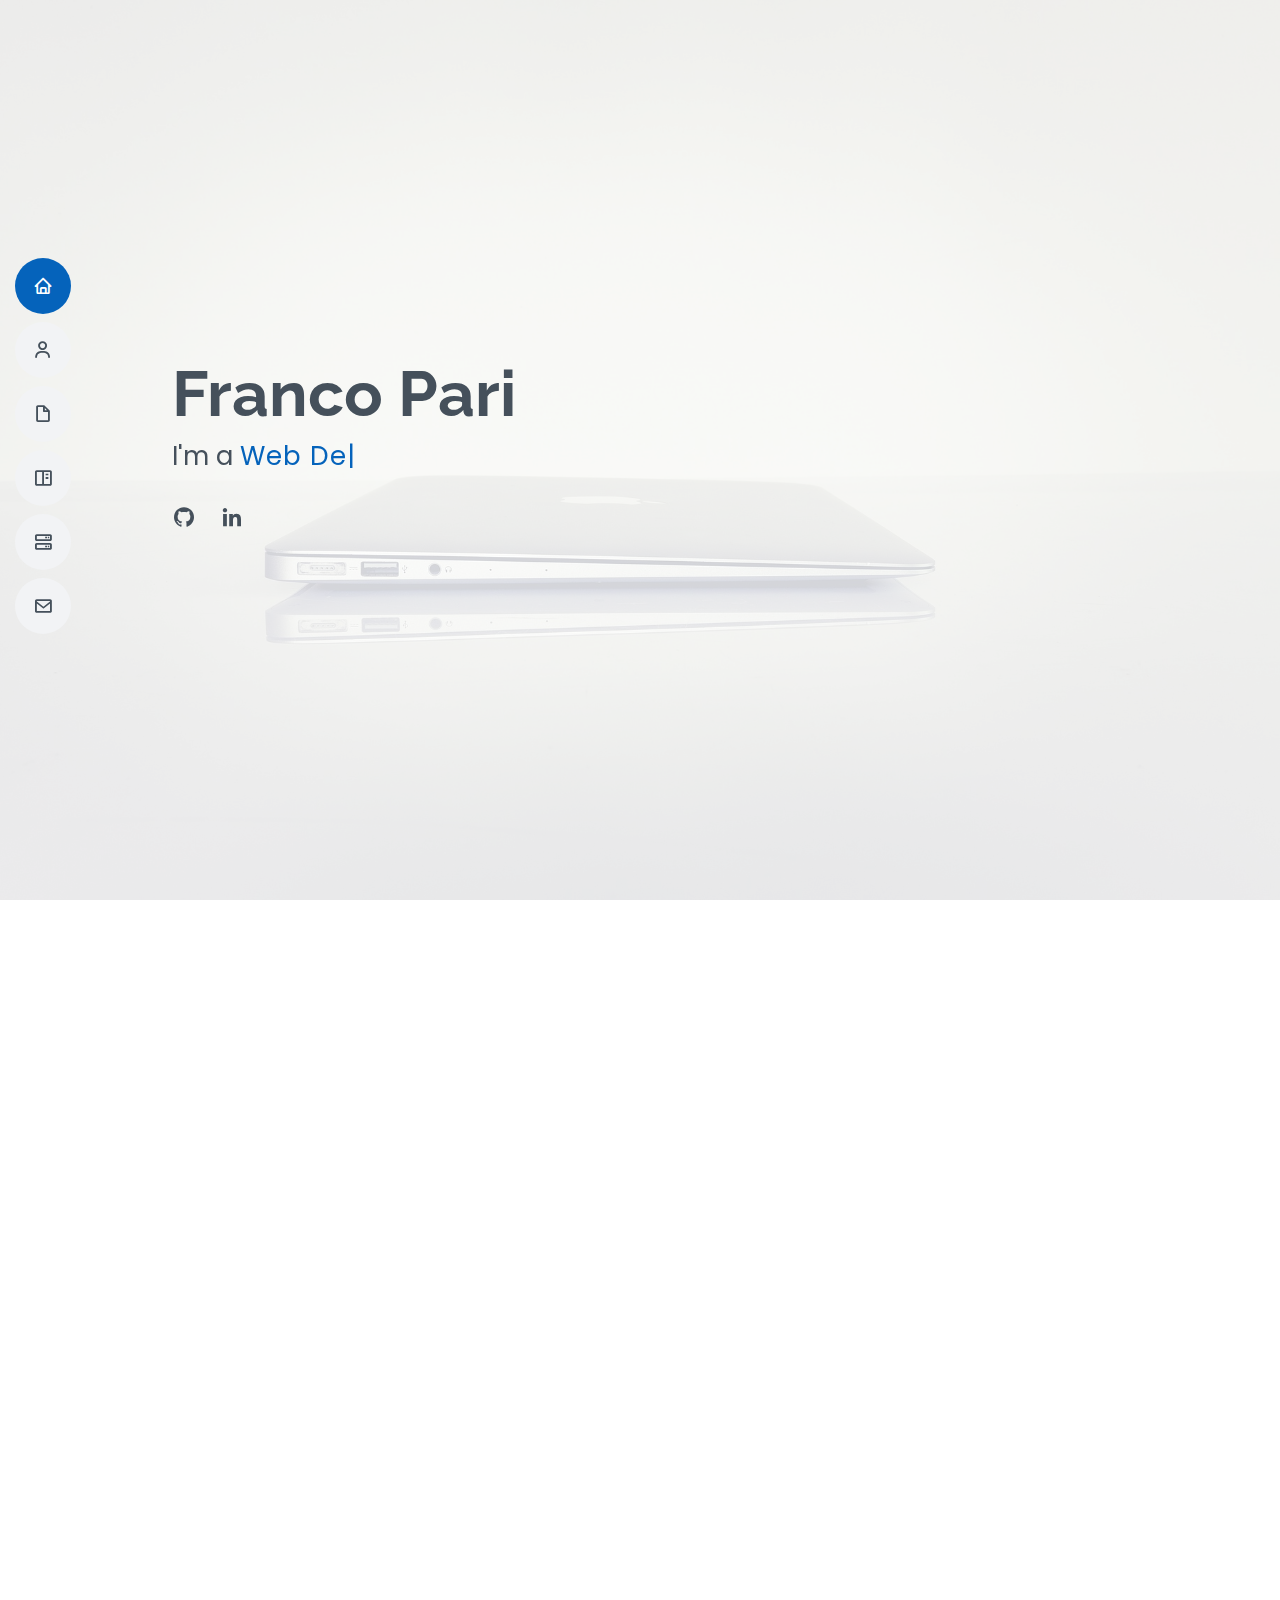
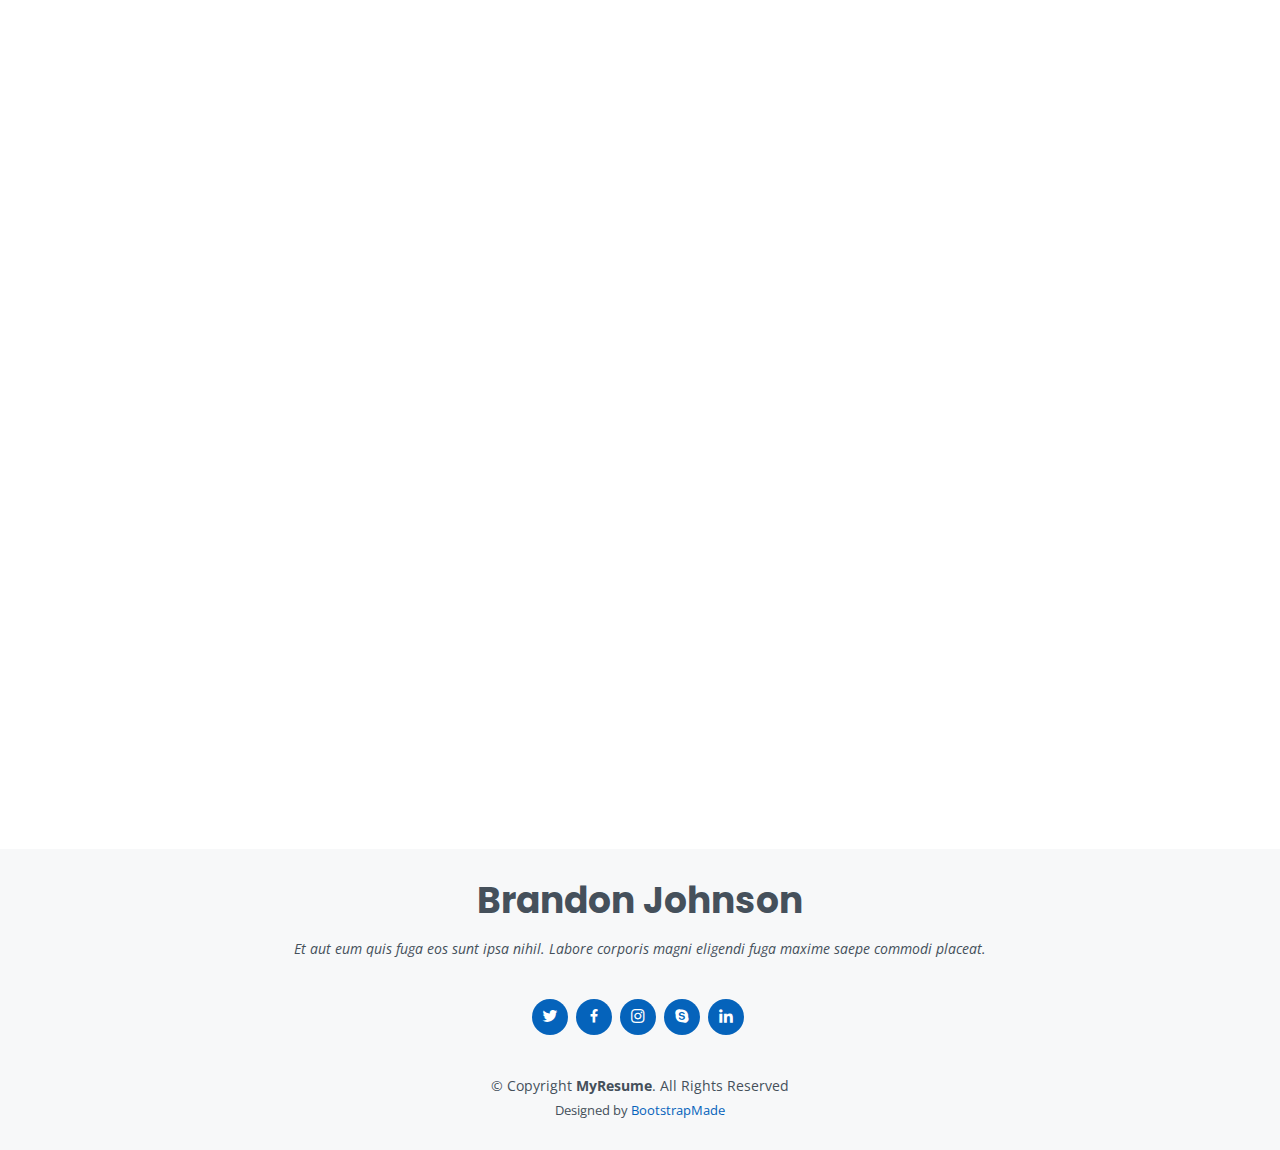
==== index.html @ c421346a "update skills section" ====
<!DOCTYPE html>
<html lang="en">

<head>
  <meta charset="utf-8">
  <meta content="width=device-width, initial-scale=1.0" name="viewport">

  <title>Franco Pari</title>
  <meta content="" name="description">
  <meta content="" name="keywords">

  <!-- Favicons -->
  <link href="assets/img/myLogo.png" rel="icon">
  <link href="assets/img/apple-touch-icon.png" rel="apple-touch-icon">

  <!-- Google Fonts -->
  <link href="https://fonts.googleapis.com/css?family=Open+Sans:300,300i,400,400i,600,600i,700,700i|Raleway:300,300i,400,400i,500,500i,600,600i,700,700i|Poppins:300,300i,400,400i,500,500i,600,600i,700,700i" rel="stylesheet">

  <!-- Vendor CSS Files -->
  <link href="assets/vendor/aos/aos.css" rel="stylesheet">
  <link href="assets/vendor/bootstrap/css/bootstrap.min.css" rel="stylesheet">
  <link href="assets/vendor/bootstrap-icons/bootstrap-icons.css" rel="stylesheet">
  <link href="assets/vendor/boxicons/css/boxicons.min.css" rel="stylesheet">
  <link href="assets/vendor/glightbox/css/glightbox.min.css" rel="stylesheet">
  <link href="assets/vendor/swiper/swiper-bundle.min.css" rel="stylesheet">

  <!-- Template Main CSS File -->
  <link href="assets/css/style.css" rel="stylesheet">

  <!-- =======================================================
  * Template Name: MyResume - v4.8.1
  * Template URL: https://bootstrapmade.com/free-html-bootstrap-template-my-resume/
  * Author: BootstrapMade.com
  * License: https://bootstrapmade.com/license/
  ======================================================== -->
</head>

<body>

  <!-- ======= Mobile nav toggle button ======= -->
  <!-- <button type="button" class="mobile-nav-toggle d-xl-none"><i class="bi bi-list mobile-nav-toggle"></i></button> -->
  <i class="bi bi-list mobile-nav-toggle d-xl-none"></i>
  <!-- ======= Header ======= -->
  <header id="header" class="d-flex flex-column justify-content-center">

    <nav id="navbar" class="navbar nav-menu">
      <ul>
        <li><a href="#hero" class="nav-link scrollto active"><i class="bx bx-home"></i> <span>Home</span></a></li>
        <li><a href="#about" class="nav-link scrollto"><i class="bx bx-user"></i> <span>About</span></a></li>
        <li><a href="#resume" class="nav-link scrollto"><i class="bx bx-file-blank"></i> <span>Resume</span></a></li>
        <li><a href="#portfolio" class="nav-link scrollto"><i class="bx bx-book-content"></i> <span>Portfolio</span></a></li>
        <li><a href="#services" class="nav-link scrollto"><i class="bx bx-server"></i> <span>Services</span></a></li>
        <li><a href="#contact" class="nav-link scrollto"><i class="bx bx-envelope"></i> <span>Contact</span></a></li>
      </ul>
    </nav><!-- .nav-menu -->

  </header><!-- End Header -->

  <!-- ======= Hero Section ======= -->
  <section id="hero" class="d-flex flex-column justify-content-center">
    <div class="container" data-aos="zoom-in" data-aos-delay="100">
      <h1>Franco Pari</h1>
      <p>I'm a <span class="typed" data-typed-items="Web Developer, Frontend Developer, Freelancer"></span></p>
      <div class="social-links">
        <a href="https://github.com/parifranco8" target="_blank" class="github"><i class="bx bxl-github"></i></a>
        <a href="" class="linkedin"><i class="bx bxl-linkedin"></i></a>
      </div>
    </div>
  </section><!-- End Hero -->

  <main id="main">

    <!-- ======= About Section ======= -->
    <section id="about" class="about">
      <div class="container" data-aos="fade-up">

        <div class="section-title">
          <h2>About</h2>
            <p>
              I design and build user interface components to enhance application performance using modern React and ES6 Javascript.
            </p>
        </div>
        <div class="row">
          <div class="col-lg-4">
            <img src="assets/img/profile1.jpg" class="img-fluid" alt="profile image">
          </div>
          <div class="col-lg-8 pt-4 pt-lg-0 content">
            <h3>Web Developer &amp; Frontend Developer.</h3>
            <p class="fst-italic">
              I use the latest web design technologies to make a website or app successful.
            </p>
            <div class="row">
              <div class="col-lg-6">
                <ul>
                  <li><i class="bi bi-chevron-right"></i> <strong>Phone:</strong> <span>(703)-776-0358</span></li>
                  <li><i class="bi bi-chevron-right"></i> <strong>City:</strong> <span>Springfield, Virginia</span></li>
                </ul>
              </div>
              <div class="col-lg-6">
                <ul>
                  <li><i class="bi bi-chevron-right"></i> <strong>Degree:</strong> <span>Bachelors B.S</span></li>
                  <li><i class="bi bi-chevron-right"></i> <strong>Email:</strong> <span>francopr10@gmail.com</span></li>
                </ul>
              </div>
            </div>
            <br>
            <p>
              I am a Web Developer and recent graduate from George Mason University with a Bachelor's Degree in Information Technology. I am always curious to learning new things and constantly exploring new areas of work. I am also able to leverage my existing skills and expertise to solve challenging problems.
            </p>
            <br>
            <p>In my freetime, I enjoy working out, hanging out with friends, playing soccer, watching movies/tv shows, and supporting my favorite soccer team, Manchester City.</p>
          </div>
        </div>

      </div>
    </section><!-- End About Section -->

    <!-- ======= Skills Section ======= -->
    <section id="skills" class="skills">
      <div class="container" data-aos="fade-up">

        <div class="section-title">
          <h2>Skills</h2>
          <p>These are the technologies I use on my personal projects.</p>
        </div>

        <div class="row">

          <div class="col-lg-4 col-md-6">
            <div class="count-box">
              <img src="assets/img/skills/html-logo.png" class="skill-indiv"></img>
              <h4>HTML</h4>
              <p>
                I am able to translate mock-ups into semantic HTML, I am familiar working with technologies designers use such as Figma.
              </p>
            </div>
          </div>

          <div class="col-lg-4 col-md-6 mt-5 mt-md-0">
            <div class="count-box">
              <img src="assets/img/skills/css-logo.png" class="skill-indiv"></img>
              <h4>CSS</h4>
              <p> 
                I use CSS to help improve the user experience visually.
                I'm familiar with SASS and CSS in JS, which lets me build these experiences efficiently in my codebase.
              </p>
            </div>
          </div>

          <div class="col-lg-4 col-md-6 mt-5 mt-lg-0">
            <div class="count-box">
              <img src="assets/img/skills/javascript-logo.png" class="skill-indiv"></img>
              <h4>JavaScript</h4>
              <p>
                I spend my days writing JavaScript, specifically ES6.
                I'm accustomed to writing both static and dynamic websites with it.
              </p>
            </div>
          </div>

          <div class="col-lg-4 col-md-6 mt-5 mt-lg-0">
            <div class="count-box">
              <img src="assets/img/skills/react-logo.png" class="skill-indiv"></img>
              <h4>React</h4>
              <p>
                React.js is my primary framework for building frontend applications.
                I have been responsible for creating an e-commerce website and facial-recognition app with use of React and its libraries.
              </p>
            </div>
          </div>
          
          <div class="col-lg-4 col-md-6 mt-5 mt-lg-0">
            <div class="count-box">
              <img src="assets/img/skills/node-logo.png" class="skill-indiv"></img>
              <h4>Node</h4>
              <p>
                I am able to build backend APIs using Node.js and Express.
                With these tools, I was able to build a service that relied on a database and authentication.
              </p>
            </div>
          </div>

        </div>

      </div>
    </section><!-- End Facts Section -->

    <!-- ======= Skills Section ======= -->
    <section id="skills" class="skills section-bg">
      <div class="container" data-aos="fade-up">

        <div class="section-title">
          <h2>Skills</h2>
          <p>Magnam dolores commodi suscipit. Necessitatibus eius consequatur ex aliquid fuga eum quidem. Sit sint consectetur velit. Quisquam quos quisquam cupiditate. Et nemo qui impedit suscipit alias ea. Quia fugiat sit in iste officiis commodi quidem hic quas.</p>
        </div>

        <div class="row skills-content">

          <div class="col-lg-6">

            <div class="progress">
              <span class="skill">HTML <i class="val">100%</i></span>
              <div class="progress-bar-wrap">
                <div class="progress-bar" role="progressbar" aria-valuenow="100" aria-valuemin="0" aria-valuemax="100"></div>
              </div>
            </div>

            <div class="progress">
              <span class="skill">CSS <i class="val">90%</i></span>
              <div class="progress-bar-wrap">
                <div class="progress-bar" role="progressbar" aria-valuenow="90" aria-valuemin="0" aria-valuemax="100"></div>
              </div>
            </div>

            <div class="progress">
              <span class="skill">JavaScript <i class="val">75%</i></span>
              <div class="progress-bar-wrap">
                <div class="progress-bar" role="progressbar" aria-valuenow="75" aria-valuemin="0" aria-valuemax="100"></div>
              </div>
            </div>

          </div>

          <div class="col-lg-6">

            <div class="progress">
              <span class="skill">PHP <i class="val">80%</i></span>
              <div class="progress-bar-wrap">
                <div class="progress-bar" role="progressbar" aria-valuenow="80" aria-valuemin="0" aria-valuemax="100"></div>
              </div>
            </div>

            <div class="progress">
              <span class="skill">WordPress/CMS <i class="val">90%</i></span>
              <div class="progress-bar-wrap">
                <div class="progress-bar" role="progressbar" aria-valuenow="90" aria-valuemin="0" aria-valuemax="100"></div>
              </div>
            </div>

            <div class="progress">
              <span class="skill">Photoshop <i class="val">55%</i></span>
              <div class="progress-bar-wrap">
                <div class="progress-bar" role="progressbar" aria-valuenow="55" aria-valuemin="0" aria-valuemax="100"></div>
              </div>
            </div>

          </div>

        </div>

      </div>
    </section><!-- End Skills Section -->

    <!-- ======= Resume Section ======= -->
    <section id="resume" class="resume">
      <div class="container" data-aos="fade-up">

        <div class="section-title">
          <h2>Resume</h2>
          <p>Magnam dolores commodi suscipit. Necessitatibus eius consequatur ex aliquid fuga eum quidem. Sit sint consectetur velit. Quisquam quos quisquam cupiditate. Et nemo qui impedit suscipit alias ea. Quia fugiat sit in iste officiis commodi quidem hic quas.</p>
        </div>

        <div class="row">
          <div class="col-lg-6">
            <h3 class="resume-title">Sumary</h3>
            <div class="resume-item pb-0">
              <h4>Brandon Johnson</h4>
              <p><em>Innovative and deadline-driven Graphic Designer with 3+ years of experience designing and developing user-centered digital/print marketing material from initial concept to final, polished deliverable.</em></p>
              <ul>
                <li>Portland par 127,Orlando, FL</li>
                <li>(123) 456-7891</li>
                <li>alice.barkley@example.com</li>
              </ul>
            </div>

            <h3 class="resume-title">Education</h3>
            <div class="resume-item">
              <h4>Master of Fine Arts &amp; Graphic Design</h4>
              <h5>2015 - 2016</h5>
              <p><em>Rochester Institute of Technology, Rochester, NY</em></p>
              <p>Qui deserunt veniam. Et sed aliquam labore tempore sed quisquam iusto autem sit. Ea vero voluptatum qui ut dignissimos deleniti nerada porti sand markend</p>
            </div>
            <div class="resume-item">
              <h4>Bachelor of Fine Arts &amp; Graphic Design</h4>
              <h5>2010 - 2014</h5>
              <p><em>Rochester Institute of Technology, Rochester, NY</em></p>
              <p>Quia nobis sequi est occaecati aut. Repudiandae et iusto quae reiciendis et quis Eius vel ratione eius unde vitae rerum voluptates asperiores voluptatem Earum molestiae consequatur neque etlon sader mart dila</p>
            </div>
          </div>
          <div class="col-lg-6">
            <h3 class="resume-title">Professional Experience</h3>
            <div class="resume-item">
              <h4>Senior graphic design specialist</h4>
              <h5>2019 - Present</h5>
              <p><em>Experion, New York, NY </em></p>
              <ul>
                <li>Lead in the design, development, and implementation of the graphic, layout, and production communication materials</li>
                <li>Delegate tasks to the 7 members of the design team and provide counsel on all aspects of the project. </li>
                <li>Supervise the assessment of all graphic materials in order to ensure quality and accuracy of the design</li>
                <li>Oversee the efficient use of production project budgets ranging from $2,000 - $25,000</li>
              </ul>
            </div>
            <div class="resume-item">
              <h4>Graphic design specialist</h4>
              <h5>2017 - 2018</h5>
              <p><em>Stepping Stone Advertising, New York, NY</em></p>
              <ul>
                <li>Developed numerous marketing programs (logos, brochures,infographics, presentations, and advertisements).</li>
                <li>Managed up to 5 projects or tasks at a given time while under pressure</li>
                <li>Recommended and consulted with clients on the most appropriate graphic design</li>
                <li>Created 4+ design presentations and proposals a month for clients and account managers</li>
              </ul>
            </div>
          </div>
        </div>

      </div>
    </section><!-- End Resume Section -->

    <!-- ======= Portfolio Section ======= -->
    <section id="portfolio" class="portfolio section-bg">
      <div class="container" data-aos="fade-up">

        <div class="section-title">
          <h2>Portfolio</h2>
          <p>Magnam dolores commodi suscipit. Necessitatibus eius consequatur ex aliquid fuga eum quidem. Sit sint consectetur velit. Quisquam quos quisquam cupiditate. Et nemo qui impedit suscipit alias ea. Quia fugiat sit in iste officiis commodi quidem hic quas.</p>
        </div>

        <div class="row">
          <div class="col-lg-12 d-flex justify-content-center" data-aos="fade-up" data-aos-delay="100">
            <ul id="portfolio-flters">
              <li data-filter="*" class="filter-active">All</li>
              <li data-filter=".filter-app">App</li>
              <li data-filter=".filter-card">Card</li>
              <li data-filter=".filter-web">Web</li>
            </ul>
          </div>
        </div>

        <div class="row portfolio-container" data-aos="fade-up" data-aos-delay="200">

          <div class="col-lg-4 col-md-6 portfolio-item filter-app">
            <div class="portfolio-wrap">
              <img src="assets/img/portfolio/portfolio-1.jpg" class="img-fluid" alt="">
              <div class="portfolio-info">
                <h4>App 1</h4>
                <p>App</p>
                <div class="portfolio-links">
                  <a href="assets/img/portfolio/portfolio-1.jpg" data-gallery="portfolioGallery" class="portfolio-lightbox" title="App 1"><i class="bx bx-plus"></i></a>
                  <a href="portfolio-details.html" class="portfolio-details-lightbox" data-glightbox="type: external" title="Portfolio Details"><i class="bx bx-link"></i></a>
                </div>
              </div>
            </div>
          </div>

          <div class="col-lg-4 col-md-6 portfolio-item filter-web">
            <div class="portfolio-wrap">
              <img src="assets/img/portfolio/portfolio-2.jpg" class="img-fluid" alt="">
              <div class="portfolio-info">
                <h4>Web 3</h4>
                <p>Web</p>
                <div class="portfolio-links">
                  <a href="assets/img/portfolio/portfolio-2.jpg" data-gallery="portfolioGallery" class="portfolio-lightbox" title="Web 3"><i class="bx bx-plus"></i></a>
                  <a href="portfolio-details.html" class="portfolio-details-lightbox" data-glightbox="type: external" title="Portfolio Details"><i class="bx bx-link"></i></a>
                </div>
              </div>
            </div>
          </div>

          <div class="col-lg-4 col-md-6 portfolio-item filter-app">
            <div class="portfolio-wrap">
              <img src="assets/img/portfolio/portfolio-3.jpg" class="img-fluid" alt="">
              <div class="portfolio-info">
                <h4>App 2</h4>
                <p>App</p>
                <div class="portfolio-links">
                  <a href="assets/img/portfolio/portfolio-3.jpg" data-gallery="portfolioGallery" class="portfolio-lightbox" title="App 2"><i class="bx bx-plus"></i></a>
                  <a href="portfolio-details.html" class="portfolio-details-lightbox" data-glightbox="type: external" title="Portfolio Details"><i class="bx bx-link"></i></a>
                </div>
              </div>
            </div>
          </div>

          <div class="col-lg-4 col-md-6 portfolio-item filter-card">
            <div class="portfolio-wrap">
              <img src="assets/img/portfolio/portfolio-4.jpg" class="img-fluid" alt="">
              <div class="portfolio-info">
                <h4>Card 2</h4>
                <p>Card</p>
                <div class="portfolio-links">
                  <a href="assets/img/portfolio/portfolio-4.jpg" data-gallery="portfolioGallery" class="portfolio-lightbox" title="Card 2"><i class="bx bx-plus"></i></a>
                  <a href="portfolio-details.html" class="portfolio-details-lightbox" data-glightbox="type: external" title="Portfolio Details"><i class="bx bx-link"></i></a>
                </div>
              </div>
            </div>
          </div>

          <div class="col-lg-4 col-md-6 portfolio-item filter-web">
            <div class="portfolio-wrap">
              <img src="assets/img/portfolio/portfolio-5.jpg" class="img-fluid" alt="">
              <div class="portfolio-info">
                <h4>Web 2</h4>
                <p>Web</p>
                <div class="portfolio-links">
                  <a href="assets/img/portfolio/portfolio-5.jpg" data-gallery="portfolioGallery" class="portfolio-lightbox" title="Web 2"><i class="bx bx-plus"></i></a>
                  <a href="portfolio-details.html" class="portfolio-details-lightbox" data-glightbox="type: external" title="Portfolio Details"><i class="bx bx-link"></i></a>
                </div>
              </div>
            </div>
          </div>

          <div class="col-lg-4 col-md-6 portfolio-item filter-app">
            <div class="portfolio-wrap">
              <img src="assets/img/portfolio/portfolio-6.jpg" class="img-fluid" alt="">
              <div class="portfolio-info">
                <h4>App 3</h4>
                <p>App</p>
                <div class="portfolio-links">
                  <a href="assets/img/portfolio/portfolio-6.jpg" data-gallery="portfolioGallery" class="portfolio-lightbox" title="App 3"><i class="bx bx-plus"></i></a>
                  <a href="portfolio-details.html" class="portfolio-details-lightbox" data-glightbox="type: external" title="Portfolio Details"><i class="bx bx-link"></i></a>
                </div>
              </div>
            </div>
          </div>

          <div class="col-lg-4 col-md-6 portfolio-item filter-card">
            <div class="portfolio-wrap">
              <img src="assets/img/portfolio/portfolio-7.jpg" class="img-fluid" alt="">
              <div class="portfolio-info">
                <h4>Card 1</h4>
                <p>Card</p>
                <div class="portfolio-links">
                  <a href="assets/img/portfolio/portfolio-7.jpg" data-gallery="portfolioGallery" class="portfolio-lightbox" title="Card 1"><i class="bx bx-plus"></i></a>
                  <a href="portfolio-details.html" class="portfolio-details-lightbox" data-glightbox="type: external" title="Portfolio Details"><i class="bx bx-link"></i></a>
                </div>
              </div>
            </div>
          </div>

          <div class="col-lg-4 col-md-6 portfolio-item filter-card">
            <div class="portfolio-wrap">
              <img src="assets/img/portfolio/portfolio-8.jpg" class="img-fluid" alt="">
              <div class="portfolio-info">
                <h4>Card 3</h4>
                <p>Card</p>
                <div class="portfolio-links">
                  <a href="assets/img/portfolio/portfolio-8.jpg" data-gallery="portfolioGallery" class="portfolio-lightbox" title="Card 3"><i class="bx bx-plus"></i></a>
                  <a href="portfolio-details.html" class="portfolio-details-lightbox" data-glightbox="type: external" title="Portfolio Details"><i class="bx bx-link"></i></a>
                </div>
              </div>
            </div>
          </div>

          <div class="col-lg-4 col-md-6 portfolio-item filter-web">
            <div class="portfolio-wrap">
              <img src="assets/img/portfolio/portfolio-9.jpg" class="img-fluid" alt="">
              <div class="portfolio-info">
                <h4>Web 3</h4>
                <p>Web</p>
                <div class="portfolio-links">
                  <a href="assets/img/portfolio/portfolio-9.jpg" data-gallery="portfolioGallery" class="portfolio-lightbox" title="Web 3"><i class="bx bx-plus"></i></a>
                  <a href="portfolio-details.html" class="portfolio-details-lightbox" data-glightbox="type: external" title="Portfolio Details"><i class="bx bx-link"></i></a>
                </div>
              </div>
            </div>
          </div>

        </div>

      </div>
    </section><!-- End Portfolio Section -->

    <!-- ======= Services Section ======= -->
    <section id="services" class="services">
      <div class="container" data-aos="fade-up">

        <div class="section-title">
          <h2>Services</h2>
          <p>Magnam dolores commodi suscipit. Necessitatibus eius consequatur ex aliquid fuga eum quidem. Sit sint consectetur velit. Quisquam quos quisquam cupiditate. Et nemo qui impedit suscipit alias ea. Quia fugiat sit in iste officiis commodi quidem hic quas.</p>
        </div>

        <div class="row">

          <div class="col-lg-4 col-md-6 d-flex align-items-stretch" data-aos="zoom-in" data-aos-delay="100">
            <div class="icon-box iconbox-blue">
              <div class="icon">
                <svg width="100" height="100" viewBox="0 0 600 600" xmlns="http://www.w3.org/2000/svg">
                  <path stroke="none" stroke-width="0" fill="#f5f5f5" d="M300,521.0016835830174C376.1290562159157,517.8887921683347,466.0731472004068,529.7835943286574,510.70327084640275,468.03025145048787C554.3714126377745,407.6079735673963,508.03601936045806,328.9844924480964,491.2728898941984,256.3432110539036C474.5976632858925,184.082847569629,479.9380746630129,96.60480741107993,416.23090153303,58.64404602377083C348.86323505073057,18.502131276798302,261.93793281208167,40.57373210992963,193.5410806939664,78.93577620505333C130.42746243093433,114.334589627462,98.30271207620316,179.96522072025542,76.75703585869454,249.04625023123273C51.97151888228291,328.5150500222984,13.704378332031375,421.85034740162234,66.52175969318436,486.19268352777647C119.04800174914682,550.1803526380478,217.28368757567262,524.383925680826,300,521.0016835830174"></path>
                </svg>
                <i class="bx bxl-dribbble"></i>
              </div>
              <h4><a href="">Lorem Ipsum</a></h4>
              <p>Voluptatum deleniti atque corrupti quos dolores et quas molestias excepturi</p>
            </div>
          </div>

          <div class="col-lg-4 col-md-6 d-flex align-items-stretch mt-4 mt-md-0" data-aos="zoom-in" data-aos-delay="200">
            <div class="icon-box iconbox-orange ">
              <div class="icon">
                <svg width="100" height="100" viewBox="0 0 600 600" xmlns="http://www.w3.org/2000/svg">
                  <path stroke="none" stroke-width="0" fill="#f5f5f5" d="M300,582.0697525312426C382.5290701553225,586.8405444964366,449.9789794690241,525.3245884688669,502.5850820975895,461.55621195738473C556.606425686781,396.0723002908107,615.8543463187945,314.28637112970534,586.6730223649479,234.56875336149918C558.9533121215079,158.8439757836574,454.9685369536778,164.00468322053177,381.49747125262974,130.76875717737553C312.15926192815925,99.40240125094834,248.97055460311594,18.661163978235184,179.8680185752513,50.54337015887873C110.5421016452524,82.52863877960104,119.82277516462835,180.83849132639028,109.12597500060166,256.43424936330496C100.08760227029461,320.3096726198365,92.17705696193138,384.0621239912766,124.79988738764834,439.7174275375508C164.83382741302287,508.01625554203684,220.96474134820875,577.5009287672846,300,582.0697525312426"></path>
                </svg>
                <i class="bx bx-file"></i>
              </div>
              <h4><a href="">Sed Perspiciatis</a></h4>
              <p>Duis aute irure dolor in reprehenderit in voluptate velit esse cillum dolore</p>
            </div>
          </div>

          <div class="col-lg-4 col-md-6 d-flex align-items-stretch mt-4 mt-lg-0" data-aos="zoom-in" data-aos-delay="300">
            <div class="icon-box iconbox-pink">
              <div class="icon">
                <svg width="100" height="100" viewBox="0 0 600 600" xmlns="http://www.w3.org/2000/svg">
                  <path stroke="none" stroke-width="0" fill="#f5f5f5" d="M300,541.5067337569781C382.14930387511276,545.0595476570109,479.8736841581634,548.3450877840088,526.4010558755058,480.5488172755941C571.5218469581645,414.80211281144784,517.5187510058486,332.0715597781072,496.52539010469104,255.14436215662573C477.37192572678356,184.95920475031193,473.57363656557914,105.61284051026155,413.0603344069578,65.22779650032875C343.27470386102294,18.654635553484475,251.2091493199835,5.337323636656869,175.0934190732945,40.62881213300186C97.87086631185822,76.43348514350839,51.98124368387456,156.15599469081315,36.44837278890362,239.84606092416172C21.716077023791087,319.22268207091537,43.775223500013084,401.1760424656574,96.891909868211,461.97329694683043C147.22146801428983,519.5804099606455,223.5754009179313,538.201503339737,300,541.5067337569781"></path>
                </svg>
                <i class="bx bx-tachometer"></i>
              </div>
              <h4><a href="">Magni Dolores</a></h4>
              <p>Excepteur sint occaecat cupidatat non proident, sunt in culpa qui officia</p>
            </div>
          </div>

          <div class="col-lg-4 col-md-6 d-flex align-items-stretch mt-4" data-aos="zoom-in" data-aos-delay="100">
            <div class="icon-box iconbox-yellow">
              <div class="icon">
                <svg width="100" height="100" viewBox="0 0 600 600" xmlns="http://www.w3.org/2000/svg">
                  <path stroke="none" stroke-width="0" fill="#f5f5f5" d="M300,503.46388370962813C374.79870501325706,506.71871716319447,464.8034551963731,527.1746412648533,510.4981551193396,467.86667711651364C555.9287308511215,408.9015244558933,512.6030010748507,327.5744911775523,490.211057578863,256.5855673507754C471.097692560561,195.9906835881958,447.69079081568157,138.11976852964426,395.19560036434837,102.3242989838813C329.3053358748298,57.3949838291264,248.02791733380457,8.279543830951368,175.87071277845988,42.242879143198664C103.41431057327972,76.34704239035025,93.79494320519305,170.9812938413882,81.28167332365135,250.07896920659033C70.17666984294237,320.27484674793965,64.84698225790005,396.69656628748305,111.28512138212992,450.4950937839243C156.20124167950087,502.5303643271138,231.32542653798444,500.4755392045468,300,503.46388370962813"></path>
                </svg>
                <i class="bx bx-layer"></i>
              </div>
              <h4><a href="">Nemo Enim</a></h4>
              <p>At vero eos et accusamus et iusto odio dignissimos ducimus qui blanditiis</p>
            </div>
          </div>

          <div class="col-lg-4 col-md-6 d-flex align-items-stretch mt-4" data-aos="zoom-in" data-aos-delay="200">
            <div class="icon-box iconbox-red">
              <div class="icon">
                <svg width="100" height="100" viewBox="0 0 600 600" xmlns="http://www.w3.org/2000/svg">
                  <path stroke="none" stroke-width="0" fill="#f5f5f5" d="M300,532.3542879108572C369.38199826031484,532.3153073249985,429.10787420159085,491.63046689027357,474.5244479745417,439.17860296908856C522.8885846962883,383.3225815378663,569.1668002868075,314.3205725914397,550.7432151929288,242.7694973846089C532.6665558377875,172.5657663291529,456.2379748765914,142.6223662098291,390.3689995646985,112.34683881706744C326.66090330228417,83.06452184765237,258.84405631176094,53.51806209861945,193.32584062364296,78.48882559362697C121.61183558270385,105.82097193414197,62.805066853699245,167.19869350419734,48.57481801355237,242.6138429142374C34.843463184063346,315.3850353017275,76.69343916112496,383.4422959591041,125.22947124332185,439.3748458443577C170.7312796277747,491.8107796887764,230.57421082200815,532.3932930995766,300,532.3542879108572"></path>
                </svg>
                <i class="bx bx-slideshow"></i>
              </div>
              <h4><a href="">Dele Cardo</a></h4>
              <p>Quis consequatur saepe eligendi voluptatem consequatur dolor consequuntur</p>
            </div>
          </div>

          <div class="col-lg-4 col-md-6 d-flex align-items-stretch mt-4" data-aos="zoom-in" data-aos-delay="300">
            <div class="icon-box iconbox-teal">
              <div class="icon">
                <svg width="100" height="100" viewBox="0 0 600 600" xmlns="http://www.w3.org/2000/svg">
                  <path stroke="none" stroke-width="0" fill="#f5f5f5" d="M300,566.797414625762C385.7384707136149,576.1784315230908,478.7894351017131,552.8928747891023,531.9192734346935,484.94944893311C584.6109503024035,417.5663521118492,582.489472248146,322.67544863468447,553.9536738515405,242.03673114598146C529.1557734026468,171.96086150256528,465.24506316201064,127.66468636344209,395.9583748389544,100.7403814666027C334.2173773831606,76.7482773500951,269.4350130405921,84.62216499799875,207.1952322260088,107.2889140133804C132.92018162631612,134.33871894543012,41.79353780512637,160.00259165414826,22.644507872594943,236.69541883565114C3.319112789854554,314.0945973066697,72.72355303640163,379.243833228382,124.04198916343866,440.3218312028393C172.9286146004772,498.5055451809895,224.45579914871206,558.5317968840102,300,566.797414625762"></path>
                </svg>
                <i class="bx bx-arch"></i>
              </div>
              <h4><a href="">Divera Don</a></h4>
              <p>Modi nostrum vel laborum. Porro fugit error sit minus sapiente sit aspernatur</p>
            </div>
          </div>

        </div>

      </div>
    </section><!-- End Services Section -->

    <!-- ======= Testimonials Section ======= -->
    <section id="testimonials" class="testimonials section-bg">
      <div class="container" data-aos="fade-up">

        <div class="section-title">
          <h2>Testimonials</h2>
        </div>

        <div class="testimonials-slider swiper" data-aos="fade-up" data-aos-delay="100">
          <div class="swiper-wrapper">

            <div class="swiper-slide">
              <div class="testimonial-item">
                <img src="assets/img/testimonials/testimonials-1.jpg" class="testimonial-img" alt="">
                <h3>Saul Goodman</h3>
                <h4>Ceo &amp; Founder</h4>
                <p>
                  <i class="bx bxs-quote-alt-left quote-icon-left"></i>
                  Proin iaculis purus consequat sem cure digni ssim donec porttitora entum suscipit rhoncus. Accusantium quam, ultricies eget id, aliquam eget nibh et. Maecen aliquam, risus at semper.
                  <i class="bx bxs-quote-alt-right quote-icon-right"></i>
                </p>
              </div>
            </div><!-- End testimonial item -->

            <div class="swiper-slide">
              <div class="testimonial-item">
                <img src="assets/img/testimonials/testimonials-2.jpg" class="testimonial-img" alt="">
                <h3>Sara Wilsson</h3>
                <h4>Designer</h4>
                <p>
                  <i class="bx bxs-quote-alt-left quote-icon-left"></i>
                  Export tempor illum tamen malis malis eram quae irure esse labore quem cillum quid cillum eram malis quorum velit fore eram velit sunt aliqua noster fugiat irure amet legam anim culpa.
                  <i class="bx bxs-quote-alt-right quote-icon-right"></i>
                </p>
              </div>
            </div><!-- End testimonial item -->

            <div class="swiper-slide">
              <div class="testimonial-item">
                <img src="assets/img/testimonials/testimonials-3.jpg" class="testimonial-img" alt="">
                <h3>Jena Karlis</h3>
                <h4>Store Owner</h4>
                <p>
                  <i class="bx bxs-quote-alt-left quote-icon-left"></i>
                  Enim nisi quem export duis labore cillum quae magna enim sint quorum nulla quem veniam duis minim tempor labore quem eram duis noster aute amet eram fore quis sint minim.
                  <i class="bx bxs-quote-alt-right quote-icon-right"></i>
                </p>
              </div>
            </div><!-- End testimonial item -->

            <div class="swiper-slide">
              <div class="testimonial-item">
                <img src="assets/img/testimonials/testimonials-4.jpg" class="testimonial-img" alt="">
                <h3>Matt Brandon</h3>
                <h4>Freelancer</h4>
                <p>
                  <i class="bx bxs-quote-alt-left quote-icon-left"></i>
                  Fugiat enim eram quae cillum dolore dolor amet nulla culpa multos export minim fugiat minim velit minim dolor enim duis veniam ipsum anim magna sunt elit fore quem dolore labore illum veniam.
                  <i class="bx bxs-quote-alt-right quote-icon-right"></i>
                </p>
              </div>
            </div><!-- End testimonial item -->

            <div class="swiper-slide">
              <div class="testimonial-item">
                <img src="assets/img/testimonials/testimonials-5.jpg" class="testimonial-img" alt="">
                <h3>John Larson</h3>
                <h4>Entrepreneur</h4>
                <p>
                  <i class="bx bxs-quote-alt-left quote-icon-left"></i>
                  Quis quorum aliqua sint quem legam fore sunt eram irure aliqua veniam tempor noster veniam enim culpa labore duis sunt culpa nulla illum cillum fugiat legam esse veniam culpa fore nisi cillum quid.
                  <i class="bx bxs-quote-alt-right quote-icon-right"></i>
                </p>
              </div>
            </div><!-- End testimonial item -->

          </div>
          <div class="swiper-pagination"></div>
        </div>

      </div>
    </section><!-- End Testimonials Section -->

    <!-- ======= Contact Section ======= -->
    <section id="contact" class="contact">
      <div class="container" data-aos="fade-up">

        <div class="section-title">
          <h2>Contact</h2>
        </div>

        <div class="row mt-1">

          <div class="col-lg-4">
            <div class="info">
              <div class="address">
                <i class="bi bi-geo-alt"></i>
                <h4>Location:</h4>
                <p>A108 Adam Street, New York, NY 535022</p>
              </div>

              <div class="email">
                <i class="bi bi-envelope"></i>
                <h4>Email:</h4>
                <p>info@example.com</p>
              </div>

              <div class="phone">
                <i class="bi bi-phone"></i>
                <h4>Call:</h4>
                <p>+1 5589 55488 55s</p>
              </div>

            </div>

          </div>

          <div class="col-lg-8 mt-5 mt-lg-0">

            <form action="forms/contact.php" method="post" role="form" class="php-email-form">
              <div class="row">
                <div class="col-md-6 form-group">
                  <input type="text" name="name" class="form-control" id="name" placeholder="Your Name" required>
                </div>
                <div class="col-md-6 form-group mt-3 mt-md-0">
                  <input type="email" class="form-control" name="email" id="email" placeholder="Your Email" required>
                </div>
              </div>
              <div class="form-group mt-3">
                <input type="text" class="form-control" name="subject" id="subject" placeholder="Subject" required>
              </div>
              <div class="form-group mt-3">
                <textarea class="form-control" name="message" rows="5" placeholder="Message" required></textarea>
              </div>
              <div class="my-3">
                <div class="loading">Loading</div>
                <div class="error-message"></div>
                <div class="sent-message">Your message has been sent. Thank you!</div>
              </div>
              <div class="text-center"><button type="submit">Send Message</button></div>
            </form>

          </div>

        </div>

      </div>
    </section><!-- End Contact Section -->

  </main><!-- End #main -->

  <!-- ======= Footer ======= -->
  <footer id="footer">
    <div class="container">
      <h3>Brandon Johnson</h3>
      <p>Et aut eum quis fuga eos sunt ipsa nihil. Labore corporis magni eligendi fuga maxime saepe commodi placeat.</p>
      <div class="social-links">
        <a href="#" class="twitter"><i class="bx bxl-twitter"></i></a>
        <a href="#" class="facebook"><i class="bx bxl-facebook"></i></a>
        <a href="#" class="instagram"><i class="bx bxl-instagram"></i></a>
        <a href="#" class="google-plus"><i class="bx bxl-skype"></i></a>
        <a href="#" class="linkedin"><i class="bx bxl-linkedin"></i></a>
      </div>
      <div class="copyright">
        &copy; Copyright <strong><span>MyResume</span></strong>. All Rights Reserved
      </div>
      <div class="credits">
        <!-- All the links in the footer should remain intact. -->
        <!-- You can delete the links only if you purchased the pro version. -->
        <!-- Licensing information: [license-url] -->
        <!-- Purchase the pro version with working PHP/AJAX contact form: https://bootstrapmade.com/free-html-bootstrap-template-my-resume/ -->
        Designed by <a href="https://bootstrapmade.com/">BootstrapMade</a>
      </div>
    </div>
  </footer><!-- End Footer -->

  <div id="preloader"></div>
  <a href="#" class="back-to-top d-flex align-items-center justify-content-center"><i class="bi bi-arrow-up-short"></i></a>

  <!-- Vendor JS Files -->
  <script src="assets/vendor/purecounter/purecounter_vanilla.js"></script>
  <script src="assets/vendor/aos/aos.js"></script>
  <script src="assets/vendor/bootstrap/js/bootstrap.bundle.min.js"></script>
  <script src="assets/vendor/glightbox/js/glightbox.min.js"></script>
  <script src="assets/vendor/isotope-layout/isotope.pkgd.min.js"></script>
  <script src="assets/vendor/swiper/swiper-bundle.min.js"></script>
  <script src="assets/vendor/typed.js/typed.min.js"></script>
  <script src="assets/vendor/waypoints/noframework.waypoints.js"></script>
  <script src="assets/vendor/php-email-form/validate.js"></script>

  <!-- Template Main JS File -->
  <script src="assets/js/main.js"></script>

</body>

</html>
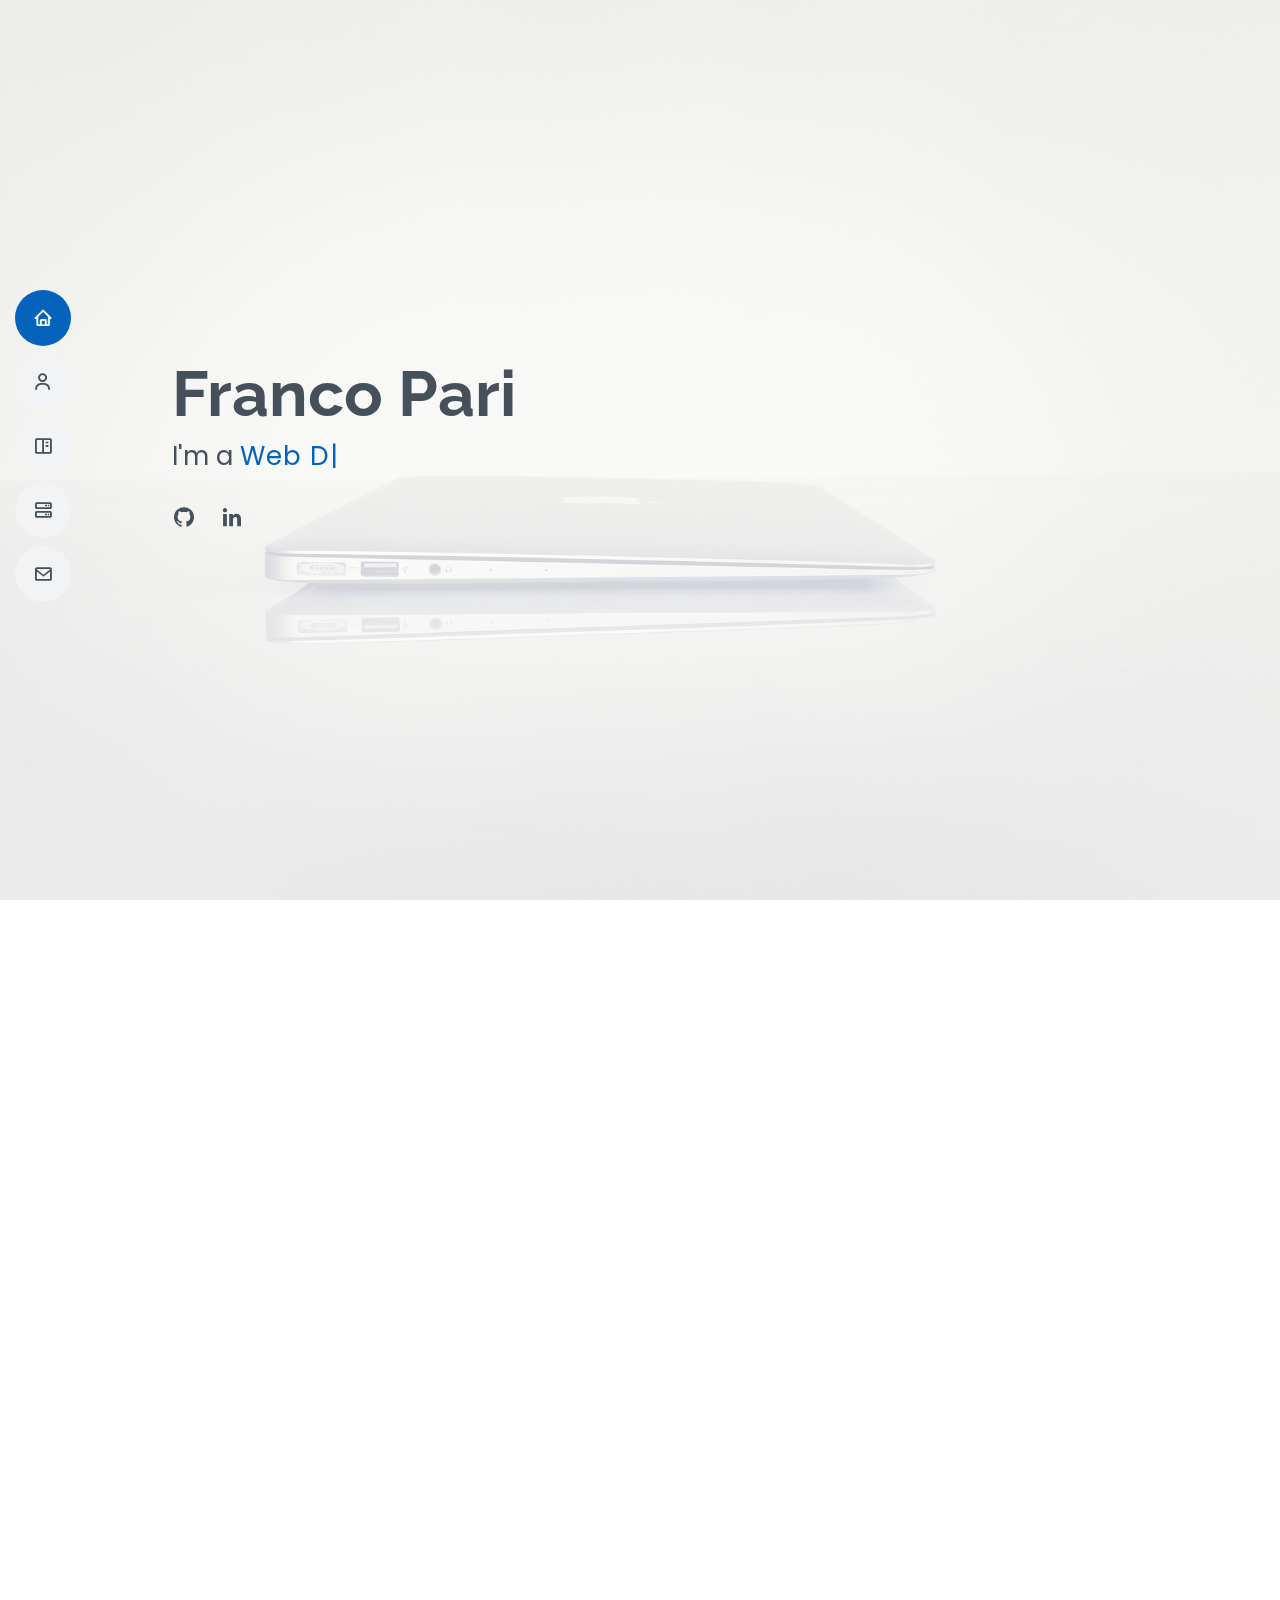
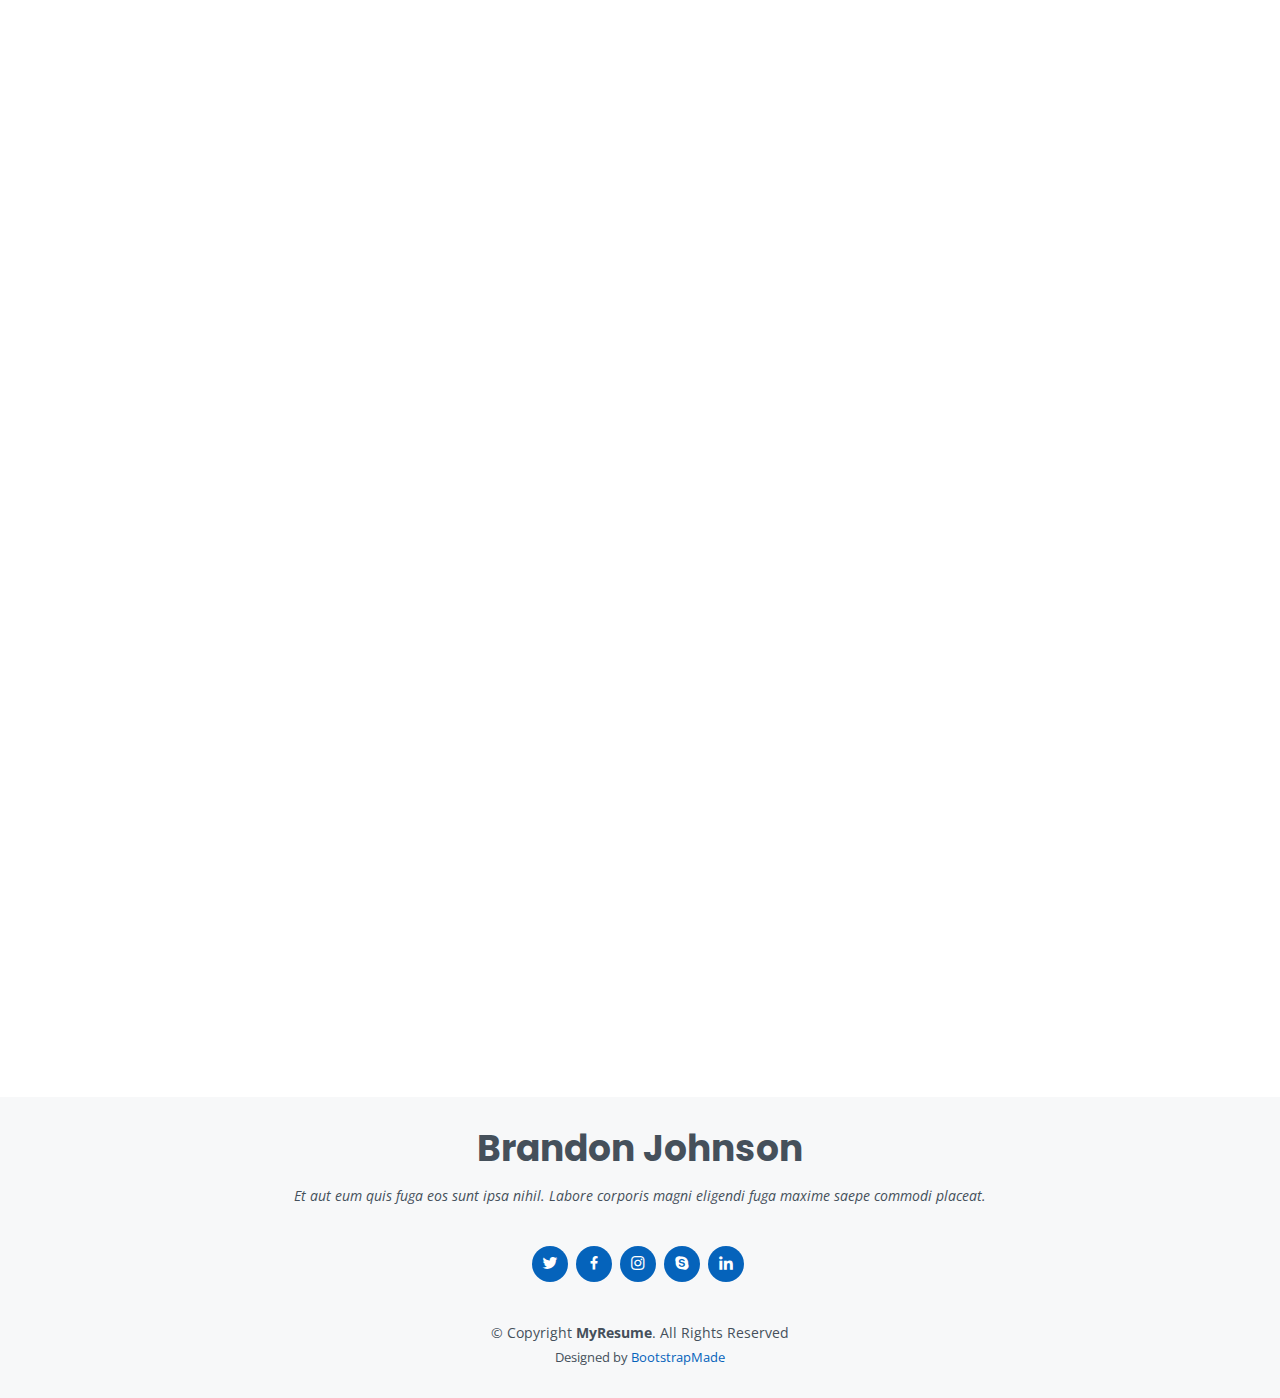
==== commit 1cc9ad6e: "Resume cleanup section" ====
--- a/index.html
+++ b/index.html
@@ -47,7 +47,6 @@
       <ul>
         <li><a href="#hero" class="nav-link scrollto active"><i class="bx bx-home"></i> <span>Home</span></a></li>
         <li><a href="#about" class="nav-link scrollto"><i class="bx bx-user"></i> <span>About</span></a></li>
-        <li><a href="#resume" class="nav-link scrollto"><i class="bx bx-file-blank"></i> <span>Resume</span></a></li>
         <li><a href="#portfolio" class="nav-link scrollto"><i class="bx bx-book-content"></i> <span>Portfolio</span></a></li>
         <li><a href="#services" class="nav-link scrollto"><i class="bx bx-server"></i> <span>Services</span></a></li>
         <li><a href="#contact" class="nav-link scrollto"><i class="bx bx-envelope"></i> <span>Contact</span></a></li>
@@ -122,6 +121,8 @@
         <div class="section-title">
           <h2>Skills</h2>
           <p>These are the technologies I use on my personal projects.</p>
+          <a class="btn btn-link mt-2" target="_blank" href="">View My Resume</a>
+        
         </div>
 
         <div class="row">
@@ -185,137 +186,8 @@
       </div>
     </section><!-- End Facts Section -->
 
-    <!-- ======= Skills Section ======= -->
-    <section id="skills" class="skills section-bg">
-      <div class="container" data-aos="fade-up">
-
-        <div class="section-title">
-          <h2>Skills</h2>
-          <p>Magnam dolores commodi suscipit. Necessitatibus eius consequatur ex aliquid fuga eum quidem. Sit sint consectetur velit. Quisquam quos quisquam cupiditate. Et nemo qui impedit suscipit alias ea. Quia fugiat sit in iste officiis commodi quidem hic quas.</p>
-        </div>
-
-        <div class="row skills-content">
-
-          <div class="col-lg-6">
-
-            <div class="progress">
-              <span class="skill">HTML <i class="val">100%</i></span>
-              <div class="progress-bar-wrap">
-                <div class="progress-bar" role="progressbar" aria-valuenow="100" aria-valuemin="0" aria-valuemax="100"></div>
-              </div>
-            </div>
-
-            <div class="progress">
-              <span class="skill">CSS <i class="val">90%</i></span>
-              <div class="progress-bar-wrap">
-                <div class="progress-bar" role="progressbar" aria-valuenow="90" aria-valuemin="0" aria-valuemax="100"></div>
-              </div>
-            </div>
-
-            <div class="progress">
-              <span class="skill">JavaScript <i class="val">75%</i></span>
-              <div class="progress-bar-wrap">
-                <div class="progress-bar" role="progressbar" aria-valuenow="75" aria-valuemin="0" aria-valuemax="100"></div>
-              </div>
-            </div>
-
-          </div>
-
-          <div class="col-lg-6">
-
-            <div class="progress">
-              <span class="skill">PHP <i class="val">80%</i></span>
-              <div class="progress-bar-wrap">
-                <div class="progress-bar" role="progressbar" aria-valuenow="80" aria-valuemin="0" aria-valuemax="100"></div>
-              </div>
-            </div>
-
-            <div class="progress">
-              <span class="skill">WordPress/CMS <i class="val">90%</i></span>
-              <div class="progress-bar-wrap">
-                <div class="progress-bar" role="progressbar" aria-valuenow="90" aria-valuemin="0" aria-valuemax="100"></div>
-              </div>
-            </div>
-
-            <div class="progress">
-              <span class="skill">Photoshop <i class="val">55%</i></span>
-              <div class="progress-bar-wrap">
-                <div class="progress-bar" role="progressbar" aria-valuenow="55" aria-valuemin="0" aria-valuemax="100"></div>
-              </div>
-            </div>
-
-          </div>
-
-        </div>
-
-      </div>
-    </section><!-- End Skills Section -->
-
-    <!-- ======= Resume Section ======= -->
-    <section id="resume" class="resume">
-      <div class="container" data-aos="fade-up">
-
-        <div class="section-title">
-          <h2>Resume</h2>
-          <p>Magnam dolores commodi suscipit. Necessitatibus eius consequatur ex aliquid fuga eum quidem. Sit sint consectetur velit. Quisquam quos quisquam cupiditate. Et nemo qui impedit suscipit alias ea. Quia fugiat sit in iste officiis commodi quidem hic quas.</p>
-        </div>
-
-        <div class="row">
-          <div class="col-lg-6">
-            <h3 class="resume-title">Sumary</h3>
-            <div class="resume-item pb-0">
-              <h4>Brandon Johnson</h4>
-              <p><em>Innovative and deadline-driven Graphic Designer with 3+ years of experience designing and developing user-centered digital/print marketing material from initial concept to final, polished deliverable.</em></p>
-              <ul>
-                <li>Portland par 127,Orlando, FL</li>
-                <li>(123) 456-7891</li>
-                <li>alice.barkley@example.com</li>
-              </ul>
-            </div>
-
-            <h3 class="resume-title">Education</h3>
-            <div class="resume-item">
-              <h4>Master of Fine Arts &amp; Graphic Design</h4>
-              <h5>2015 - 2016</h5>
-              <p><em>Rochester Institute of Technology, Rochester, NY</em></p>
-              <p>Qui deserunt veniam. Et sed aliquam labore tempore sed quisquam iusto autem sit. Ea vero voluptatum qui ut dignissimos deleniti nerada porti sand markend</p>
-            </div>
-            <div class="resume-item">
-              <h4>Bachelor of Fine Arts &amp; Graphic Design</h4>
-              <h5>2010 - 2014</h5>
-              <p><em>Rochester Institute of Technology, Rochester, NY</em></p>
-              <p>Quia nobis sequi est occaecati aut. Repudiandae et iusto quae reiciendis et quis Eius vel ratione eius unde vitae rerum voluptates asperiores voluptatem Earum molestiae consequatur neque etlon sader mart dila</p>
-            </div>
-          </div>
-          <div class="col-lg-6">
-            <h3 class="resume-title">Professional Experience</h3>
-            <div class="resume-item">
-              <h4>Senior graphic design specialist</h4>
-              <h5>2019 - Present</h5>
-              <p><em>Experion, New York, NY </em></p>
-              <ul>
-                <li>Lead in the design, development, and implementation of the graphic, layout, and production communication materials</li>
-                <li>Delegate tasks to the 7 members of the design team and provide counsel on all aspects of the project. </li>
-                <li>Supervise the assessment of all graphic materials in order to ensure quality and accuracy of the design</li>
-                <li>Oversee the efficient use of production project budgets ranging from $2,000 - $25,000</li>
-              </ul>
-            </div>
-            <div class="resume-item">
-              <h4>Graphic design specialist</h4>
-              <h5>2017 - 2018</h5>
-              <p><em>Stepping Stone Advertising, New York, NY</em></p>
-              <ul>
-                <li>Developed numerous marketing programs (logos, brochures,infographics, presentations, and advertisements).</li>
-                <li>Managed up to 5 projects or tasks at a given time while under pressure</li>
-                <li>Recommended and consulted with clients on the most appropriate graphic design</li>
-                <li>Created 4+ design presentations and proposals a month for clients and account managers</li>
-              </ul>
-            </div>
-          </div>
-        </div>
-
-      </div>
-    </section><!-- End Resume Section -->
+
+    
 
     <!-- ======= Portfolio Section ======= -->
     <section id="portfolio" class="portfolio section-bg">
--- a/assets/css/style.css
+++ b/assets/css/style.css
@@ -491,67 +491,6 @@
 }
 
 /*--------------------------------------------------------------
-# Resume
---------------------------------------------------------------*/
-.resume .resume-title {
-  font-size: 26px;
-  font-weight: 700;
-  margin-top: 20px;
-  margin-bottom: 20px;
-  color: #45505b;
-}
-
-.resume .resume-item {
-  padding: 0 0 20px 20px;
-  margin-top: -2px;
-  border-left: 2px solid #0563bb;
-  position: relative;
-}
-
-.resume .resume-item h4 {
-  line-height: 18px;
-  font-size: 18px;
-  font-weight: 600;
-  text-transform: uppercase;
-  font-family: "Poppins", sans-serif;
-  color: #0563bb;
-  margin-bottom: 10px;
-}
-
-.resume .resume-item h5 {
-  font-size: 16px;
-  background: #f7f8f9;
-  padding: 5px 15px;
-  display: inline-block;
-  font-weight: 600;
-  margin-bottom: 10px;
-}
-
-.resume .resume-item ul {
-  padding-left: 20px;
-}
-
-.resume .resume-item ul li {
-  padding-bottom: 10px;
-}
-
-.resume .resume-item:last-child {
-  padding-bottom: 0;
-}
-
-.resume .resume-item::before {
-  content: "";
-  position: absolute;
-  width: 16px;
-  height: 16px;
-  border-radius: 50px;
-  left: -9px;
-  top: 0;
-  background: #fff;
-  border: 2px solid #0563bb;
-}
-
-/*--------------------------------------------------------------
 # Portfolio
 --------------------------------------------------------------*/
 .portfolio .portfolio-item {
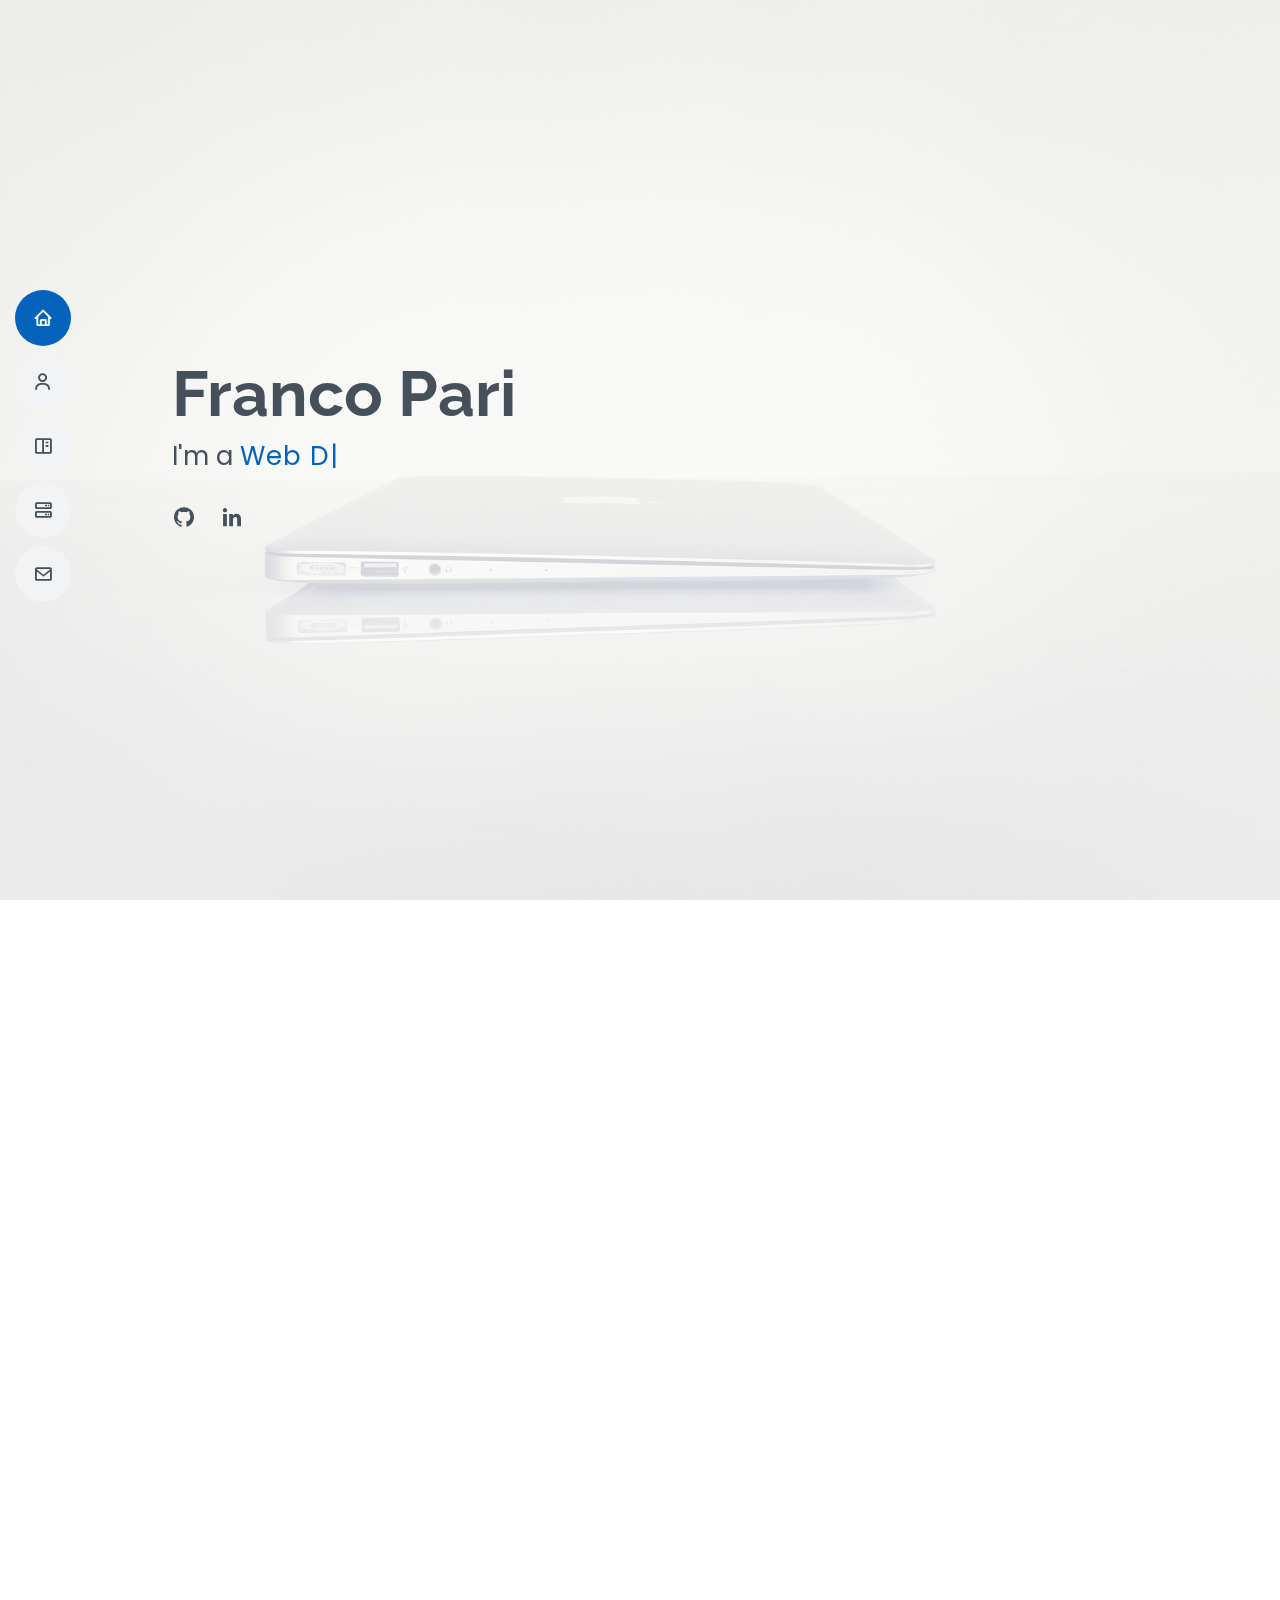
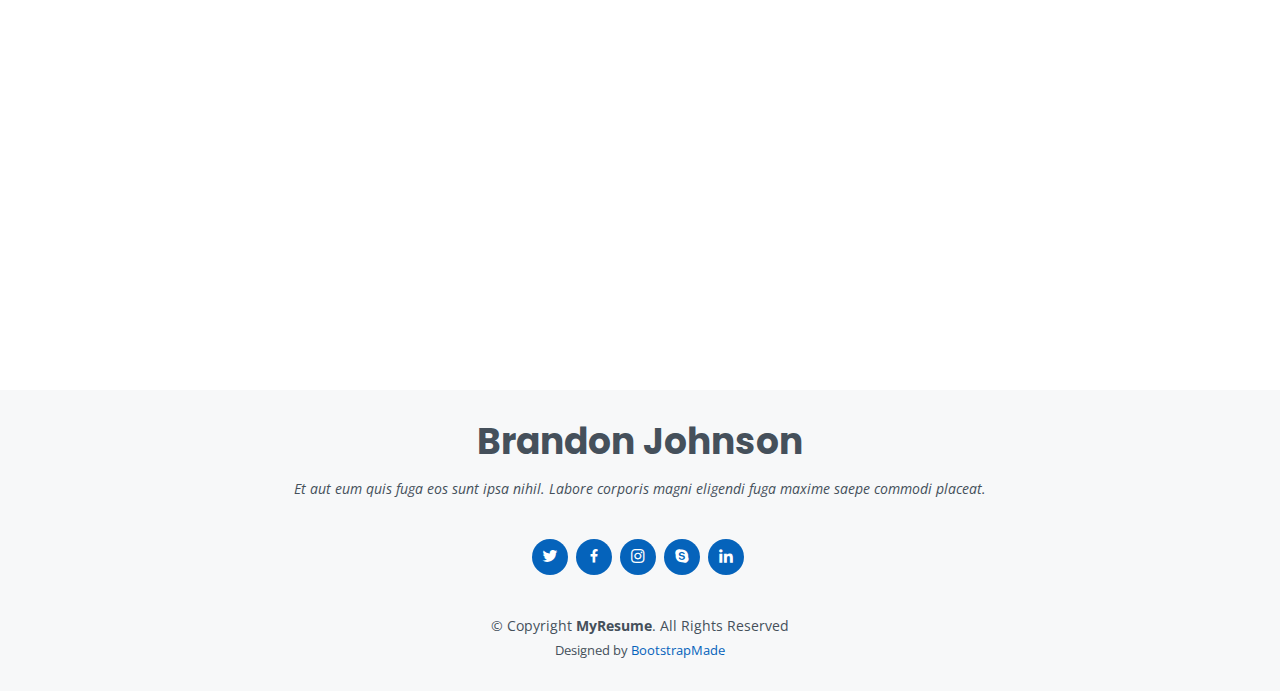
==== commit 9a157982: "complete project section" ====
--- a/index.html
+++ b/index.html
@@ -47,7 +47,7 @@
       <ul>
         <li><a href="#hero" class="nav-link scrollto active"><i class="bx bx-home"></i> <span>Home</span></a></li>
         <li><a href="#about" class="nav-link scrollto"><i class="bx bx-user"></i> <span>About</span></a></li>
-        <li><a href="#portfolio" class="nav-link scrollto"><i class="bx bx-book-content"></i> <span>Portfolio</span></a></li>
+        <li><a href="#projects" class="nav-link scrollto"><i class="bx bx-book-content"></i> <span>Projects</span></a></li>
         <li><a href="#services" class="nav-link scrollto"><i class="bx bx-server"></i> <span>Services</span></a></li>
         <li><a href="#contact" class="nav-link scrollto"><i class="bx bx-envelope"></i> <span>Contact</span></a></li>
       </ul>
@@ -189,158 +189,57 @@
 
     
 
-    <!-- ======= Portfolio Section ======= -->
-    <section id="portfolio" class="portfolio section-bg">
+    <!-- ======= Project Section ======= -->
+    <section id="projects" class="projects section-bg">
       <div class="container" data-aos="fade-up">
 
         <div class="section-title">
-          <h2>Portfolio</h2>
-          <p>Magnam dolores commodi suscipit. Necessitatibus eius consequatur ex aliquid fuga eum quidem. Sit sint consectetur velit. Quisquam quos quisquam cupiditate. Et nemo qui impedit suscipit alias ea. Quia fugiat sit in iste officiis commodi quidem hic quas.</p>
-        </div>
-
-        <div class="row">
-          <div class="col-lg-12 d-flex justify-content-center" data-aos="fade-up" data-aos-delay="100">
-            <ul id="portfolio-flters">
-              <li data-filter="*" class="filter-active">All</li>
-              <li data-filter=".filter-app">App</li>
-              <li data-filter=".filter-card">Card</li>
-              <li data-filter=".filter-web">Web</li>
-            </ul>
-          </div>
-        </div>
-
-        <div class="row portfolio-container" data-aos="fade-up" data-aos-delay="200">
-
-          <div class="col-lg-4 col-md-6 portfolio-item filter-app">
-            <div class="portfolio-wrap">
-              <img src="assets/img/portfolio/portfolio-1.jpg" class="img-fluid" alt="">
-              <div class="portfolio-info">
-                <h4>App 1</h4>
-                <p>App</p>
-                <div class="portfolio-links">
-                  <a href="assets/img/portfolio/portfolio-1.jpg" data-gallery="portfolioGallery" class="portfolio-lightbox" title="App 1"><i class="bx bx-plus"></i></a>
-                  <a href="portfolio-details.html" class="portfolio-details-lightbox" data-glightbox="type: external" title="Portfolio Details"><i class="bx bx-link"></i></a>
+          <h2>Projects</h2>
+          <p>I enjoy prototyping and building applications. My recent work and projects are below</p>
+        </div>
+
+        <div class="row projects-container" data-aos="fade-up" data-aos-delay="200">
+
+          <div class="col-lg-4 col-md-4 projects-item filter-app">
+            <div class="projects-wrap">
+              <img src="assets/img/projects/face.jpg" class="img-fluid" alt="">
+              <div class="projects-info">
+                <h4>Facial-Recognition App</h4>
+                <div class="projects-links">
+                  <a href="project-details-1.html" class="projects-details-lightbox" data-glightbox="type: external" title="Projects Details"><i class="bx bx-plus"></i></a>
                 </div>
               </div>
             </div>
           </div>
 
-          <div class="col-lg-4 col-md-6 portfolio-item filter-web">
-            <div class="portfolio-wrap">
-              <img src="assets/img/portfolio/portfolio-2.jpg" class="img-fluid" alt="">
-              <div class="portfolio-info">
-                <h4>Web 3</h4>
-                <p>Web</p>
-                <div class="portfolio-links">
-                  <a href="assets/img/portfolio/portfolio-2.jpg" data-gallery="portfolioGallery" class="portfolio-lightbox" title="Web 3"><i class="bx bx-plus"></i></a>
-                  <a href="portfolio-details.html" class="portfolio-details-lightbox" data-glightbox="type: external" title="Portfolio Details"><i class="bx bx-link"></i></a>
+          <div class="col-lg-4 col-md-4 projects-item filter-app">
+            <div class="projects-wrap">
+              <img src="assets/img/projects/music-player.jpg" class="img-fluid" alt="">
+              <div class="projects-info">
+                <h4>Javascript Projects</h4>
+                <div class="projects-links">
+                  <a href="project-details-2.html" class="projects-details-lightbox" data-glightbox="type: external" title="Projects Details"><i class="bx bx-plus"></i></a>
                 </div>
               </div>
             </div>
           </div>
 
-          <div class="col-lg-4 col-md-6 portfolio-item filter-app">
-            <div class="portfolio-wrap">
-              <img src="assets/img/portfolio/portfolio-3.jpg" class="img-fluid" alt="">
-              <div class="portfolio-info">
-                <h4>App 2</h4>
-                <p>App</p>
-                <div class="portfolio-links">
-                  <a href="assets/img/portfolio/portfolio-3.jpg" data-gallery="portfolioGallery" class="portfolio-lightbox" title="App 2"><i class="bx bx-plus"></i></a>
-                  <a href="portfolio-details.html" class="portfolio-details-lightbox" data-glightbox="type: external" title="Portfolio Details"><i class="bx bx-link"></i></a>
+          <div class="col-lg-4 col-md-4 projects-item filter-app">
+            <div class="projects-wrap">
+              <img src="assets/img/projects/shop.jpg" class="img-fluid" alt="">
+              <div class="projects-info">
+                <h4>E-Commerce Clothing Store</h4>
+                <div class="projects-links">
+                  <a href="project-details-3.html" class="projects-details-lightbox" data-glightbox="type: external" title="Projects Details"><i class="bx bx-plus"></i></a>
                 </div>
               </div>
             </div>
           </div>
 
-          <div class="col-lg-4 col-md-6 portfolio-item filter-card">
-            <div class="portfolio-wrap">
-              <img src="assets/img/portfolio/portfolio-4.jpg" class="img-fluid" alt="">
-              <div class="portfolio-info">
-                <h4>Card 2</h4>
-                <p>Card</p>
-                <div class="portfolio-links">
-                  <a href="assets/img/portfolio/portfolio-4.jpg" data-gallery="portfolioGallery" class="portfolio-lightbox" title="Card 2"><i class="bx bx-plus"></i></a>
-                  <a href="portfolio-details.html" class="portfolio-details-lightbox" data-glightbox="type: external" title="Portfolio Details"><i class="bx bx-link"></i></a>
-                </div>
-              </div>
-            </div>
-          </div>
-
-          <div class="col-lg-4 col-md-6 portfolio-item filter-web">
-            <div class="portfolio-wrap">
-              <img src="assets/img/portfolio/portfolio-5.jpg" class="img-fluid" alt="">
-              <div class="portfolio-info">
-                <h4>Web 2</h4>
-                <p>Web</p>
-                <div class="portfolio-links">
-                  <a href="assets/img/portfolio/portfolio-5.jpg" data-gallery="portfolioGallery" class="portfolio-lightbox" title="Web 2"><i class="bx bx-plus"></i></a>
-                  <a href="portfolio-details.html" class="portfolio-details-lightbox" data-glightbox="type: external" title="Portfolio Details"><i class="bx bx-link"></i></a>
-                </div>
-              </div>
-            </div>
-          </div>
-
-          <div class="col-lg-4 col-md-6 portfolio-item filter-app">
-            <div class="portfolio-wrap">
-              <img src="assets/img/portfolio/portfolio-6.jpg" class="img-fluid" alt="">
-              <div class="portfolio-info">
-                <h4>App 3</h4>
-                <p>App</p>
-                <div class="portfolio-links">
-                  <a href="assets/img/portfolio/portfolio-6.jpg" data-gallery="portfolioGallery" class="portfolio-lightbox" title="App 3"><i class="bx bx-plus"></i></a>
-                  <a href="portfolio-details.html" class="portfolio-details-lightbox" data-glightbox="type: external" title="Portfolio Details"><i class="bx bx-link"></i></a>
-                </div>
-              </div>
-            </div>
-          </div>
-
-          <div class="col-lg-4 col-md-6 portfolio-item filter-card">
-            <div class="portfolio-wrap">
-              <img src="assets/img/portfolio/portfolio-7.jpg" class="img-fluid" alt="">
-              <div class="portfolio-info">
-                <h4>Card 1</h4>
-                <p>Card</p>
-                <div class="portfolio-links">
-                  <a href="assets/img/portfolio/portfolio-7.jpg" data-gallery="portfolioGallery" class="portfolio-lightbox" title="Card 1"><i class="bx bx-plus"></i></a>
-                  <a href="portfolio-details.html" class="portfolio-details-lightbox" data-glightbox="type: external" title="Portfolio Details"><i class="bx bx-link"></i></a>
-                </div>
-              </div>
-            </div>
-          </div>
-
-          <div class="col-lg-4 col-md-6 portfolio-item filter-card">
-            <div class="portfolio-wrap">
-              <img src="assets/img/portfolio/portfolio-8.jpg" class="img-fluid" alt="">
-              <div class="portfolio-info">
-                <h4>Card 3</h4>
-                <p>Card</p>
-                <div class="portfolio-links">
-                  <a href="assets/img/portfolio/portfolio-8.jpg" data-gallery="portfolioGallery" class="portfolio-lightbox" title="Card 3"><i class="bx bx-plus"></i></a>
-                  <a href="portfolio-details.html" class="portfolio-details-lightbox" data-glightbox="type: external" title="Portfolio Details"><i class="bx bx-link"></i></a>
-                </div>
-              </div>
-            </div>
-          </div>
-
-          <div class="col-lg-4 col-md-6 portfolio-item filter-web">
-            <div class="portfolio-wrap">
-              <img src="assets/img/portfolio/portfolio-9.jpg" class="img-fluid" alt="">
-              <div class="portfolio-info">
-                <h4>Web 3</h4>
-                <p>Web</p>
-                <div class="portfolio-links">
-                  <a href="assets/img/portfolio/portfolio-9.jpg" data-gallery="portfolioGallery" class="portfolio-lightbox" title="Web 3"><i class="bx bx-plus"></i></a>
-                  <a href="portfolio-details.html" class="portfolio-details-lightbox" data-glightbox="type: external" title="Portfolio Details"><i class="bx bx-link"></i></a>
-                </div>
-              </div>
-            </div>
-          </div>
-
-        </div>
-
-      </div>
-    </section><!-- End Portfolio Section -->
+        </div>
+
+      </div>
+    </section><!-- End Project Section -->
 
     <!-- ======= Services Section ======= -->
     <section id="services" class="services">
--- a/assets/css/style.css
+++ b/assets/css/style.css
@@ -491,13 +491,13 @@
 }
 
 /*--------------------------------------------------------------
-# Portfolio
---------------------------------------------------------------*/
-.portfolio .portfolio-item {
+# Project
+--------------------------------------------------------------*/
+.projects .projects-item {
   margin-bottom: 30px;
 }
 
-.portfolio #portfolio-flters {
+.projects #projects-flters {
   padding: 0;
   margin: 0 auto 25px auto;
   list-style: none;
@@ -507,7 +507,7 @@
   padding: 2px 15px;
 }
 
-.portfolio #portfolio-flters li {
+.projects #projects-flters li {
   cursor: pointer;
   display: inline-block;
   padding: 10px 15px;
@@ -520,16 +520,16 @@
   transition: all 0.3s ease-in-out;
 }
 
-.portfolio #portfolio-flters li:hover,
-.portfolio #portfolio-flters li.filter-active {
+.projects #projects-flters li:hover,
+.projects #projects-flters li.filter-active {
   color: #0563bb;
 }
 
-.portfolio #portfolio-flters li:last-child {
+.projects #projects-flters li:last-child {
   margin-right: 0;
 }
 
-.portfolio .portfolio-wrap {
+.projects .projects-wrap {
   transition: 0.3s;
   position: relative;
   overflow: hidden;
@@ -537,7 +537,7 @@
   background: rgba(69, 80, 91, 0.8);
 }
 
-.portfolio .portfolio-wrap::before {
+.projects .projects-wrap::before {
   content: "";
   background: rgba(255, 255, 255, 0.7);
   position: absolute;
@@ -550,7 +550,7 @@
   opacity: 0;
 }
 
-.portfolio .portfolio-wrap .portfolio-info {
+.projects .projects-wrap .projects-info {
   opacity: 0;
   position: absolute;
   top: 0;
@@ -566,7 +566,7 @@
   align-items: center;
 }
 
-.portfolio .portfolio-wrap .portfolio-info::before {
+.projects .projects-wrap .projects-info::before {
   display: block;
   content: "";
   width: 48px;
@@ -580,7 +580,7 @@
   z-index: 9994;
 }
 
-.portfolio .portfolio-wrap .portfolio-info::after {
+.projects .projects-wrap .projects-info::after {
   display: block;
   content: "";
   width: 48px;
@@ -594,13 +594,13 @@
   z-index: 9994;
 }
 
-.portfolio .portfolio-wrap .portfolio-info h4 {
+.projects .projects-wrap .projects-info h4 {
   font-size: 20px;
   color: #45505b;
   font-weight: 600;
 }
 
-.portfolio .portfolio-wrap .portfolio-info p {
+.projects .projects-wrap .projects-info p {
   color: #45505b;
   font-size: 14px;
   text-transform: uppercase;
@@ -608,12 +608,12 @@
   margin: 0;
 }
 
-.portfolio .portfolio-wrap .portfolio-links {
+.projects .projects-wrap .projects-links {
   text-align: center;
   z-index: 4;
 }
 
-.portfolio .portfolio-wrap .portfolio-links a {
+.projects .projects-wrap .projects-links a {
   color: #45505b;
   margin: 0 2px;
   font-size: 28px;
@@ -621,11 +621,11 @@
   transition: 0.3s;
 }
 
-.portfolio .portfolio-wrap .portfolio-links a:hover {
+.projects .projects-wrap .projects-links a:hover {
   color: #148af9;
 }
 
-.portfolio .portfolio-wrap:hover::before {
+.projects .projects-wrap:hover::before {
   top: 0;
   left: 0;
   right: 0;
@@ -633,37 +633,37 @@
   opacity: 1;
 }
 
-.portfolio .portfolio-wrap:hover .portfolio-info {
+.projects .projects-wrap:hover .projects-info {
   opacity: 1;
 }
 
-.portfolio .portfolio-wrap:hover .portfolio-info::before {
+.projects .projects-wrap:hover .projects-info::before {
   top: 15px;
   left: 15px;
 }
 
-.portfolio .portfolio-wrap:hover .portfolio-info::after {
+.projects .projects-wrap:hover .projects-info::after {
   bottom: 15px;
   right: 15px;
 }
 
 /*--------------------------------------------------------------
-# Portfolio Details
---------------------------------------------------------------*/
-.portfolio-details {
+# Project Details
+--------------------------------------------------------------*/
+.projects-details {
   padding-top: 40px;
 }
 
-.portfolio-details .portfolio-details-slider img {
+.projects-details .projects-details-slider img {
   width: 100%;
 }
 
-.portfolio-details .portfolio-details-slider .swiper-pagination {
+.projects-details .projects-details-slider .swiper-pagination {
   margin-top: 20px;
   position: relative;
 }
 
-.portfolio-details .portfolio-details-slider .swiper-pagination .swiper-pagination-bullet {
+.projects-details .projects-details-slider .swiper-pagination .swiper-pagination-bullet {
   width: 12px;
   height: 12px;
   background-color: #fff;
@@ -671,16 +671,16 @@
   border: 1px solid #0563bb;
 }
 
-.portfolio-details .portfolio-details-slider .swiper-pagination .swiper-pagination-bullet-active {
+.projects-details .projects-details-slider .swiper-pagination .swiper-pagination-bullet-active {
   background-color: #0563bb;
 }
 
-.portfolio-details .portfolio-info {
+.projects-details .projects-info {
   padding: 30px;
   box-shadow: 0px 0 30px rgba(69, 80, 91, 0.08);
 }
 
-.portfolio-details .portfolio-info h3 {
+.projects-details .projects-info h3 {
   font-size: 22px;
   font-weight: 700;
   margin-bottom: 20px;
@@ -688,27 +688,27 @@
   border-bottom: 1px solid #eee;
 }
 
-.portfolio-details .portfolio-info ul {
+.projects-details .projects-info ul {
   list-style: none;
   padding: 0;
   font-size: 15px;
 }
 
-.portfolio-details .portfolio-info ul li+li {
+.projects-details .projects-info ul li+li {
   margin-top: 10px;
 }
 
-.portfolio-details .portfolio-description {
+.projects-details .projects-description {
   padding-top: 30px;
 }
 
-.portfolio-details .portfolio-description h2 {
+.projects-details .projects-description h2 {
   font-size: 26px;
   font-weight: 700;
   margin-bottom: 20px;
 }
 
-.portfolio-details .portfolio-description p {
+.projects-details .projects-description p {
   padding: 0;
 }
 
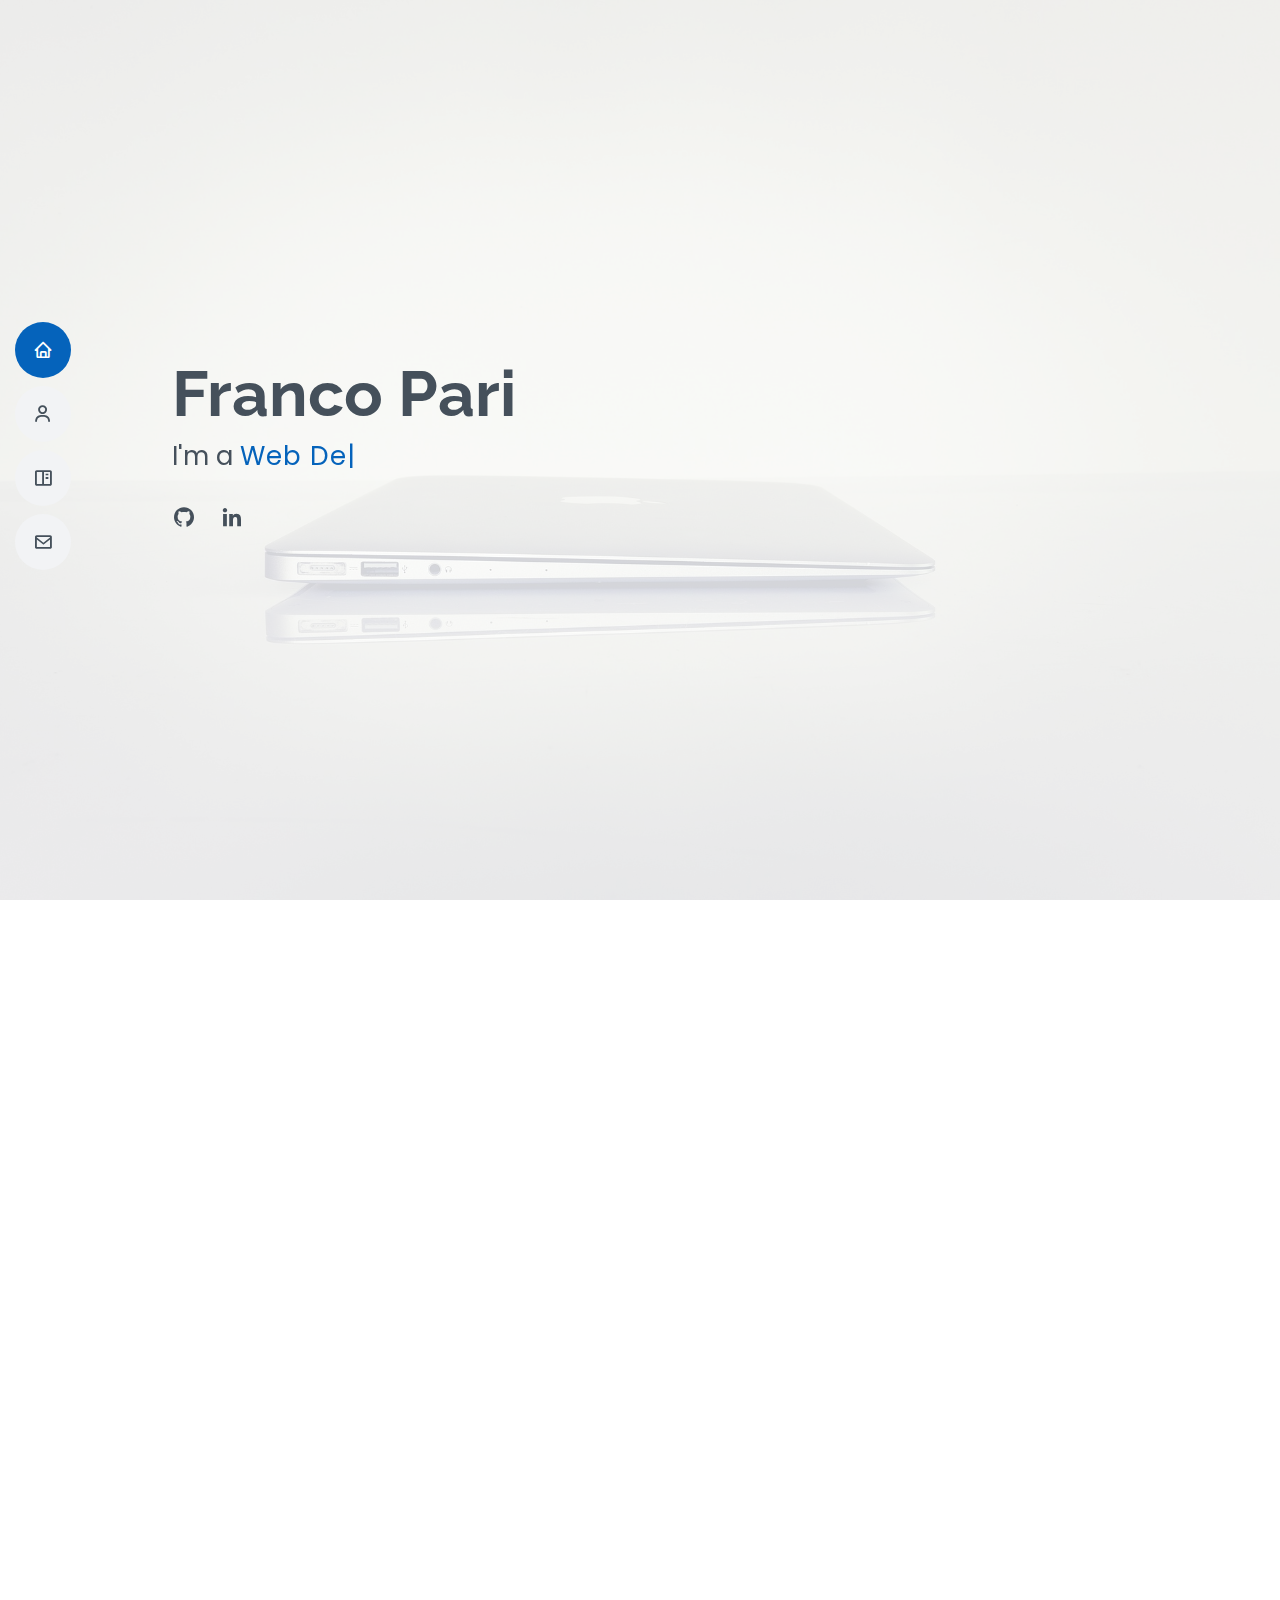
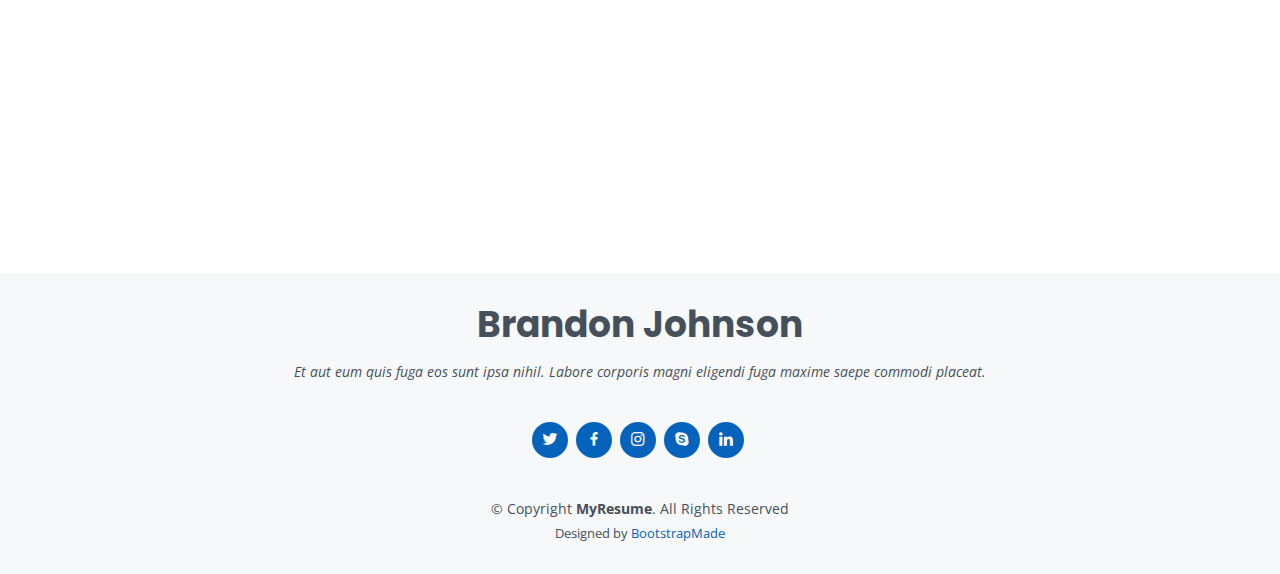
==== commit 79b844a8: "contact section complete" ====
--- a/index.html
+++ b/index.html
@@ -48,7 +48,6 @@
         <li><a href="#hero" class="nav-link scrollto active"><i class="bx bx-home"></i> <span>Home</span></a></li>
         <li><a href="#about" class="nav-link scrollto"><i class="bx bx-user"></i> <span>About</span></a></li>
         <li><a href="#projects" class="nav-link scrollto"><i class="bx bx-book-content"></i> <span>Projects</span></a></li>
-        <li><a href="#services" class="nav-link scrollto"><i class="bx bx-server"></i> <span>Services</span></a></li>
         <li><a href="#contact" class="nav-link scrollto"><i class="bx bx-envelope"></i> <span>Contact</span></a></li>
       </ul>
     </nav><!-- .nav-menu -->
@@ -187,8 +186,6 @@
     </section><!-- End Facts Section -->
 
 
-    
-
     <!-- ======= Project Section ======= -->
     <section id="projects" class="projects section-bg">
       <div class="container" data-aos="fade-up">
@@ -226,7 +223,7 @@
 
           <div class="col-lg-4 col-md-4 projects-item filter-app">
             <div class="projects-wrap">
-              <img src="assets/img/projects/shop.jpg" class="img-fluid" alt="">
+              <img src="assets/img/projects/home.jpg" class="img-fluid" alt="">
               <div class="projects-info">
                 <h4>E-Commerce Clothing Store</h4>
                 <div class="projects-links">
@@ -241,182 +238,6 @@
       </div>
     </section><!-- End Project Section -->
 
-    <!-- ======= Services Section ======= -->
-    <section id="services" class="services">
-      <div class="container" data-aos="fade-up">
-
-        <div class="section-title">
-          <h2>Services</h2>
-          <p>Magnam dolores commodi suscipit. Necessitatibus eius consequatur ex aliquid fuga eum quidem. Sit sint consectetur velit. Quisquam quos quisquam cupiditate. Et nemo qui impedit suscipit alias ea. Quia fugiat sit in iste officiis commodi quidem hic quas.</p>
-        </div>
-
-        <div class="row">
-
-          <div class="col-lg-4 col-md-6 d-flex align-items-stretch" data-aos="zoom-in" data-aos-delay="100">
-            <div class="icon-box iconbox-blue">
-              <div class="icon">
-                <svg width="100" height="100" viewBox="0 0 600 600" xmlns="http://www.w3.org/2000/svg">
-                  <path stroke="none" stroke-width="0" fill="#f5f5f5" d="M300,521.0016835830174C376.1290562159157,517.8887921683347,466.0731472004068,529.7835943286574,510.70327084640275,468.03025145048787C554.3714126377745,407.6079735673963,508.03601936045806,328.9844924480964,491.2728898941984,256.3432110539036C474.5976632858925,184.082847569629,479.9380746630129,96.60480741107993,416.23090153303,58.64404602377083C348.86323505073057,18.502131276798302,261.93793281208167,40.57373210992963,193.5410806939664,78.93577620505333C130.42746243093433,114.334589627462,98.30271207620316,179.96522072025542,76.75703585869454,249.04625023123273C51.97151888228291,328.5150500222984,13.704378332031375,421.85034740162234,66.52175969318436,486.19268352777647C119.04800174914682,550.1803526380478,217.28368757567262,524.383925680826,300,521.0016835830174"></path>
-                </svg>
-                <i class="bx bxl-dribbble"></i>
-              </div>
-              <h4><a href="">Lorem Ipsum</a></h4>
-              <p>Voluptatum deleniti atque corrupti quos dolores et quas molestias excepturi</p>
-            </div>
-          </div>
-
-          <div class="col-lg-4 col-md-6 d-flex align-items-stretch mt-4 mt-md-0" data-aos="zoom-in" data-aos-delay="200">
-            <div class="icon-box iconbox-orange ">
-              <div class="icon">
-                <svg width="100" height="100" viewBox="0 0 600 600" xmlns="http://www.w3.org/2000/svg">
-                  <path stroke="none" stroke-width="0" fill="#f5f5f5" d="M300,582.0697525312426C382.5290701553225,586.8405444964366,449.9789794690241,525.3245884688669,502.5850820975895,461.55621195738473C556.606425686781,396.0723002908107,615.8543463187945,314.28637112970534,586.6730223649479,234.56875336149918C558.9533121215079,158.8439757836574,454.9685369536778,164.00468322053177,381.49747125262974,130.76875717737553C312.15926192815925,99.40240125094834,248.97055460311594,18.661163978235184,179.8680185752513,50.54337015887873C110.5421016452524,82.52863877960104,119.82277516462835,180.83849132639028,109.12597500060166,256.43424936330496C100.08760227029461,320.3096726198365,92.17705696193138,384.0621239912766,124.79988738764834,439.7174275375508C164.83382741302287,508.01625554203684,220.96474134820875,577.5009287672846,300,582.0697525312426"></path>
-                </svg>
-                <i class="bx bx-file"></i>
-              </div>
-              <h4><a href="">Sed Perspiciatis</a></h4>
-              <p>Duis aute irure dolor in reprehenderit in voluptate velit esse cillum dolore</p>
-            </div>
-          </div>
-
-          <div class="col-lg-4 col-md-6 d-flex align-items-stretch mt-4 mt-lg-0" data-aos="zoom-in" data-aos-delay="300">
-            <div class="icon-box iconbox-pink">
-              <div class="icon">
-                <svg width="100" height="100" viewBox="0 0 600 600" xmlns="http://www.w3.org/2000/svg">
-                  <path stroke="none" stroke-width="0" fill="#f5f5f5" d="M300,541.5067337569781C382.14930387511276,545.0595476570109,479.8736841581634,548.3450877840088,526.4010558755058,480.5488172755941C571.5218469581645,414.80211281144784,517.5187510058486,332.0715597781072,496.52539010469104,255.14436215662573C477.37192572678356,184.95920475031193,473.57363656557914,105.61284051026155,413.0603344069578,65.22779650032875C343.27470386102294,18.654635553484475,251.2091493199835,5.337323636656869,175.0934190732945,40.62881213300186C97.87086631185822,76.43348514350839,51.98124368387456,156.15599469081315,36.44837278890362,239.84606092416172C21.716077023791087,319.22268207091537,43.775223500013084,401.1760424656574,96.891909868211,461.97329694683043C147.22146801428983,519.5804099606455,223.5754009179313,538.201503339737,300,541.5067337569781"></path>
-                </svg>
-                <i class="bx bx-tachometer"></i>
-              </div>
-              <h4><a href="">Magni Dolores</a></h4>
-              <p>Excepteur sint occaecat cupidatat non proident, sunt in culpa qui officia</p>
-            </div>
-          </div>
-
-          <div class="col-lg-4 col-md-6 d-flex align-items-stretch mt-4" data-aos="zoom-in" data-aos-delay="100">
-            <div class="icon-box iconbox-yellow">
-              <div class="icon">
-                <svg width="100" height="100" viewBox="0 0 600 600" xmlns="http://www.w3.org/2000/svg">
-                  <path stroke="none" stroke-width="0" fill="#f5f5f5" d="M300,503.46388370962813C374.79870501325706,506.71871716319447,464.8034551963731,527.1746412648533,510.4981551193396,467.86667711651364C555.9287308511215,408.9015244558933,512.6030010748507,327.5744911775523,490.211057578863,256.5855673507754C471.097692560561,195.9906835881958,447.69079081568157,138.11976852964426,395.19560036434837,102.3242989838813C329.3053358748298,57.3949838291264,248.02791733380457,8.279543830951368,175.87071277845988,42.242879143198664C103.41431057327972,76.34704239035025,93.79494320519305,170.9812938413882,81.28167332365135,250.07896920659033C70.17666984294237,320.27484674793965,64.84698225790005,396.69656628748305,111.28512138212992,450.4950937839243C156.20124167950087,502.5303643271138,231.32542653798444,500.4755392045468,300,503.46388370962813"></path>
-                </svg>
-                <i class="bx bx-layer"></i>
-              </div>
-              <h4><a href="">Nemo Enim</a></h4>
-              <p>At vero eos et accusamus et iusto odio dignissimos ducimus qui blanditiis</p>
-            </div>
-          </div>
-
-          <div class="col-lg-4 col-md-6 d-flex align-items-stretch mt-4" data-aos="zoom-in" data-aos-delay="200">
-            <div class="icon-box iconbox-red">
-              <div class="icon">
-                <svg width="100" height="100" viewBox="0 0 600 600" xmlns="http://www.w3.org/2000/svg">
-                  <path stroke="none" stroke-width="0" fill="#f5f5f5" d="M300,532.3542879108572C369.38199826031484,532.3153073249985,429.10787420159085,491.63046689027357,474.5244479745417,439.17860296908856C522.8885846962883,383.3225815378663,569.1668002868075,314.3205725914397,550.7432151929288,242.7694973846089C532.6665558377875,172.5657663291529,456.2379748765914,142.6223662098291,390.3689995646985,112.34683881706744C326.66090330228417,83.06452184765237,258.84405631176094,53.51806209861945,193.32584062364296,78.48882559362697C121.61183558270385,105.82097193414197,62.805066853699245,167.19869350419734,48.57481801355237,242.6138429142374C34.843463184063346,315.3850353017275,76.69343916112496,383.4422959591041,125.22947124332185,439.3748458443577C170.7312796277747,491.8107796887764,230.57421082200815,532.3932930995766,300,532.3542879108572"></path>
-                </svg>
-                <i class="bx bx-slideshow"></i>
-              </div>
-              <h4><a href="">Dele Cardo</a></h4>
-              <p>Quis consequatur saepe eligendi voluptatem consequatur dolor consequuntur</p>
-            </div>
-          </div>
-
-          <div class="col-lg-4 col-md-6 d-flex align-items-stretch mt-4" data-aos="zoom-in" data-aos-delay="300">
-            <div class="icon-box iconbox-teal">
-              <div class="icon">
-                <svg width="100" height="100" viewBox="0 0 600 600" xmlns="http://www.w3.org/2000/svg">
-                  <path stroke="none" stroke-width="0" fill="#f5f5f5" d="M300,566.797414625762C385.7384707136149,576.1784315230908,478.7894351017131,552.8928747891023,531.9192734346935,484.94944893311C584.6109503024035,417.5663521118492,582.489472248146,322.67544863468447,553.9536738515405,242.03673114598146C529.1557734026468,171.96086150256528,465.24506316201064,127.66468636344209,395.9583748389544,100.7403814666027C334.2173773831606,76.7482773500951,269.4350130405921,84.62216499799875,207.1952322260088,107.2889140133804C132.92018162631612,134.33871894543012,41.79353780512637,160.00259165414826,22.644507872594943,236.69541883565114C3.319112789854554,314.0945973066697,72.72355303640163,379.243833228382,124.04198916343866,440.3218312028393C172.9286146004772,498.5055451809895,224.45579914871206,558.5317968840102,300,566.797414625762"></path>
-                </svg>
-                <i class="bx bx-arch"></i>
-              </div>
-              <h4><a href="">Divera Don</a></h4>
-              <p>Modi nostrum vel laborum. Porro fugit error sit minus sapiente sit aspernatur</p>
-            </div>
-          </div>
-
-        </div>
-
-      </div>
-    </section><!-- End Services Section -->
-
-    <!-- ======= Testimonials Section ======= -->
-    <section id="testimonials" class="testimonials section-bg">
-      <div class="container" data-aos="fade-up">
-
-        <div class="section-title">
-          <h2>Testimonials</h2>
-        </div>
-
-        <div class="testimonials-slider swiper" data-aos="fade-up" data-aos-delay="100">
-          <div class="swiper-wrapper">
-
-            <div class="swiper-slide">
-              <div class="testimonial-item">
-                <img src="assets/img/testimonials/testimonials-1.jpg" class="testimonial-img" alt="">
-                <h3>Saul Goodman</h3>
-                <h4>Ceo &amp; Founder</h4>
-                <p>
-                  <i class="bx bxs-quote-alt-left quote-icon-left"></i>
-                  Proin iaculis purus consequat sem cure digni ssim donec porttitora entum suscipit rhoncus. Accusantium quam, ultricies eget id, aliquam eget nibh et. Maecen aliquam, risus at semper.
-                  <i class="bx bxs-quote-alt-right quote-icon-right"></i>
-                </p>
-              </div>
-            </div><!-- End testimonial item -->
-
-            <div class="swiper-slide">
-              <div class="testimonial-item">
-                <img src="assets/img/testimonials/testimonials-2.jpg" class="testimonial-img" alt="">
-                <h3>Sara Wilsson</h3>
-                <h4>Designer</h4>
-                <p>
-                  <i class="bx bxs-quote-alt-left quote-icon-left"></i>
-                  Export tempor illum tamen malis malis eram quae irure esse labore quem cillum quid cillum eram malis quorum velit fore eram velit sunt aliqua noster fugiat irure amet legam anim culpa.
-                  <i class="bx bxs-quote-alt-right quote-icon-right"></i>
-                </p>
-              </div>
-            </div><!-- End testimonial item -->
-
-            <div class="swiper-slide">
-              <div class="testimonial-item">
-                <img src="assets/img/testimonials/testimonials-3.jpg" class="testimonial-img" alt="">
-                <h3>Jena Karlis</h3>
-                <h4>Store Owner</h4>
-                <p>
-                  <i class="bx bxs-quote-alt-left quote-icon-left"></i>
-                  Enim nisi quem export duis labore cillum quae magna enim sint quorum nulla quem veniam duis minim tempor labore quem eram duis noster aute amet eram fore quis sint minim.
-                  <i class="bx bxs-quote-alt-right quote-icon-right"></i>
-                </p>
-              </div>
-            </div><!-- End testimonial item -->
-
-            <div class="swiper-slide">
-              <div class="testimonial-item">
-                <img src="assets/img/testimonials/testimonials-4.jpg" class="testimonial-img" alt="">
-                <h3>Matt Brandon</h3>
-                <h4>Freelancer</h4>
-                <p>
-                  <i class="bx bxs-quote-alt-left quote-icon-left"></i>
-                  Fugiat enim eram quae cillum dolore dolor amet nulla culpa multos export minim fugiat minim velit minim dolor enim duis veniam ipsum anim magna sunt elit fore quem dolore labore illum veniam.
-                  <i class="bx bxs-quote-alt-right quote-icon-right"></i>
-                </p>
-              </div>
-            </div><!-- End testimonial item -->
-
-            <div class="swiper-slide">
-              <div class="testimonial-item">
-                <img src="assets/img/testimonials/testimonials-5.jpg" class="testimonial-img" alt="">
-                <h3>John Larson</h3>
-                <h4>Entrepreneur</h4>
-                <p>
-                  <i class="bx bxs-quote-alt-left quote-icon-left"></i>
-                  Quis quorum aliqua sint quem legam fore sunt eram irure aliqua veniam tempor noster veniam enim culpa labore duis sunt culpa nulla illum cillum fugiat legam esse veniam culpa fore nisi cillum quid.
-                  <i class="bx bxs-quote-alt-right quote-icon-right"></i>
-                </p>
-              </div>
-            </div><!-- End testimonial item -->
-
-          </div>
-          <div class="swiper-pagination"></div>
-        </div>
-
-      </div>
-    </section><!-- End Testimonials Section -->
 
     <!-- ======= Contact Section ======= -->
     <section id="contact" class="contact">
@@ -427,62 +248,47 @@
         </div>
 
         <div class="row mt-1">
-
-          <div class="col-lg-4">
-            <div class="info">
+          <div class="col-sm-12 col-lg-4">
+            <div class="info info--contact">
               <div class="address">
                 <i class="bi bi-geo-alt"></i>
                 <h4>Location:</h4>
-                <p>A108 Adam Street, New York, NY 535022</p>
-              </div>
-
+                <p>Springfield, Virginia - Open to Remote</p>
+              </div>
+            </div>
+          </div>
+
+          <div class="col-sm-12 col-lg-4">
+            <div class="info info--contact">
               <div class="email">
                 <i class="bi bi-envelope"></i>
                 <h4>Email:</h4>
-                <p>info@example.com</p>
-              </div>
-
+                <p>francopr10@gmail.com</p>
+              </div>
+              <div class="contact-links">
+                <a href="https://mail.google.com/mail/?view=cm&fs=1&to=francopr10@gmail.com&su=&cc=&bcc=&body" target="_blank">
+                  <i class="bi bi-google"></i>
+                </a>
+                <a href="mailto:francopr10@gmail.com?subject=&cc=&bcc=&body=">
+                  <i class="bi bi-envelope"></i>
+                </a>
+              </div>
+            </div>
+          </div>
+          <div class="col-sm-12 col-lg-4">
+            <div class="info info--contact">
               <div class="phone">
                 <i class="bi bi-phone"></i>
                 <h4>Call:</h4>
-                <p>+1 5589 55488 55s</p>
-              </div>
-
-            </div>
-
-          </div>
-
-          <div class="col-lg-8 mt-5 mt-lg-0">
-
-            <form action="forms/contact.php" method="post" role="form" class="php-email-form">
-              <div class="row">
-                <div class="col-md-6 form-group">
-                  <input type="text" name="name" class="form-control" id="name" placeholder="Your Name" required>
-                </div>
-                <div class="col-md-6 form-group mt-3 mt-md-0">
-                  <input type="email" class="form-control" name="email" id="email" placeholder="Your Email" required>
-                </div>
-              </div>
-              <div class="form-group mt-3">
-                <input type="text" class="form-control" name="subject" id="subject" placeholder="Subject" required>
-              </div>
-              <div class="form-group mt-3">
-                <textarea class="form-control" name="message" rows="5" placeholder="Message" required></textarea>
-              </div>
-              <div class="my-3">
-                <div class="loading">Loading</div>
-                <div class="error-message"></div>
-                <div class="sent-message">Your message has been sent. Thank you!</div>
-              </div>
-              <div class="text-center"><button type="submit">Send Message</button></div>
-            </form>
-
-          </div>
-
-        </div>
-
-      </div>
-    </section><!-- End Contact Section -->
+                <p>+1 (703)-776-0358</p>
+              </div>
+            </div>
+          </div>
+        </div>
+      </div>
+</section>
+    
+<!-- End Contact Section -->
 
   </main><!-- End #main -->
 
--- a/assets/css/style.css
+++ b/assets/css/style.css
@@ -713,222 +713,6 @@
 }
 
 /*--------------------------------------------------------------
-# Services
---------------------------------------------------------------*/
-.services .icon-box {
-  text-align: center;
-  padding: 70px 20px 80px 20px;
-  transition: all ease-in-out 0.3s;
-  background: #fff;
-  box-shadow: 0px 5px 90px 0px rgba(110, 123, 131, 0.05);
-}
-
-.services .icon-box .icon {
-  margin: 0 auto;
-  width: 100px;
-  height: 100px;
-  display: flex;
-  align-items: center;
-  justify-content: center;
-  transition: ease-in-out 0.3s;
-  position: relative;
-}
-
-.services .icon-box .icon i {
-  font-size: 36px;
-  transition: 0.5s;
-  position: relative;
-}
-
-.services .icon-box .icon svg {
-  position: absolute;
-  top: 0;
-  left: 0;
-}
-
-.services .icon-box .icon svg path {
-  transition: 0.5s;
-  fill: #f5f5f5;
-}
-
-.services .icon-box h4 {
-  font-weight: 600;
-  margin: 10px 0 15px 0;
-  font-size: 22px;
-}
-
-.services .icon-box h4 a {
-  color: #45505b;
-  transition: ease-in-out 0.3s;
-}
-
-.services .icon-box p {
-  line-height: 24px;
-  font-size: 14px;
-  margin-bottom: 0;
-}
-
-.services .icon-box:hover {
-  border-color: #fff;
-  box-shadow: 0px 0 35px 0 rgba(0, 0, 0, 0.08);
-}
-
-.services .iconbox-blue i {
-  color: #47aeff;
-}
-
-.services .iconbox-blue:hover .icon i {
-  color: #fff;
-}
-
-.services .iconbox-blue:hover .icon path {
-  fill: #47aeff;
-}
-
-.services .iconbox-orange i {
-  color: #ffa76e;
-}
-
-.services .iconbox-orange:hover .icon i {
-  color: #fff;
-}
-
-.services .iconbox-orange:hover .icon path {
-  fill: #ffa76e;
-}
-
-.services .iconbox-pink i {
-  color: #e80368;
-}
-
-.services .iconbox-pink:hover .icon i {
-  color: #fff;
-}
-
-.services .iconbox-pink:hover .icon path {
-  fill: #e80368;
-}
-
-.services .iconbox-yellow i {
-  color: #ffbb2c;
-}
-
-.services .iconbox-yellow:hover .icon i {
-  color: #fff;
-}
-
-.services .iconbox-yellow:hover .icon path {
-  fill: #ffbb2c;
-}
-
-.services .iconbox-red i {
-  color: #ff5828;
-}
-
-.services .iconbox-red:hover .icon i {
-  color: #fff;
-}
-
-.services .iconbox-red:hover .icon path {
-  fill: #ff5828;
-}
-
-.services .iconbox-teal i {
-  color: #11dbcf;
-}
-
-.services .iconbox-teal:hover .icon i {
-  color: #fff;
-}
-
-.services .iconbox-teal:hover .icon path {
-  fill: #11dbcf;
-}
-
-/*--------------------------------------------------------------
-# Testimonials
---------------------------------------------------------------*/
-.testimonials .section-header {
-  margin-bottom: 40px;
-}
-
-.testimonials .testimonials-carousel,
-.testimonials .testimonials-slider {
-  overflow: hidden;
-}
-
-.testimonials .testimonial-item {
-  text-align: center;
-}
-
-.testimonials .testimonial-item .testimonial-img {
-  width: 120px;
-  border-radius: 50%;
-  border: 4px solid #fff;
-  margin: 0 auto;
-}
-
-.testimonials .testimonial-item h3 {
-  font-size: 20px;
-  font-weight: bold;
-  margin: 10px 0 5px 0;
-  color: #111;
-}
-
-.testimonials .testimonial-item h4 {
-  font-size: 14px;
-  color: #999;
-  margin: 0 0 15px 0;
-}
-
-.testimonials .testimonial-item .quote-icon-left,
-.testimonials .testimonial-item .quote-icon-right {
-  color: #90c8fc;
-  font-size: 26px;
-}
-
-.testimonials .testimonial-item .quote-icon-left {
-  display: inline-block;
-  left: -5px;
-  position: relative;
-}
-
-.testimonials .testimonial-item .quote-icon-right {
-  display: inline-block;
-  right: -5px;
-  position: relative;
-  top: 10px;
-}
-
-.testimonials .testimonial-item p {
-  font-style: italic;
-  margin: 0 auto 15px auto;
-}
-
-.testimonials .swiper-pagination {
-  margin-top: 20px;
-  position: relative;
-}
-
-.testimonials .swiper-pagination .swiper-pagination-bullet {
-  width: 12px;
-  height: 12px;
-  background-color: #fff;
-  opacity: 1;
-  border: 1px solid #0563bb;
-}
-
-.testimonials .swiper-pagination .swiper-pagination-bullet-active {
-  background-color: #0563bb;
-}
-
-@media (min-width: 992px) {
-  .testimonials .testimonial-item p {
-    width: 80%;
-  }
-}
-
-/*--------------------------------------------------------------
 # Contact
 --------------------------------------------------------------*/
 .contact .info {
@@ -965,9 +749,24 @@
   color: #728394;
 }
 
-.contact .info .email,
+/* .contact .info .email,
 .contact .info .phone {
   margin-top: 40px;
+} */
+
+.info--contact {
+  margin-left: 100px;
+  margin-top: 40px;
+}
+
+.contact-links i {
+  margin-right: 5px;
+  margin-top: 15px;
+}
+
+.contact-links i:hover {
+  background: #0563bb;
+  color: #fff;
 }
 
 .contact .info .email:hover i,
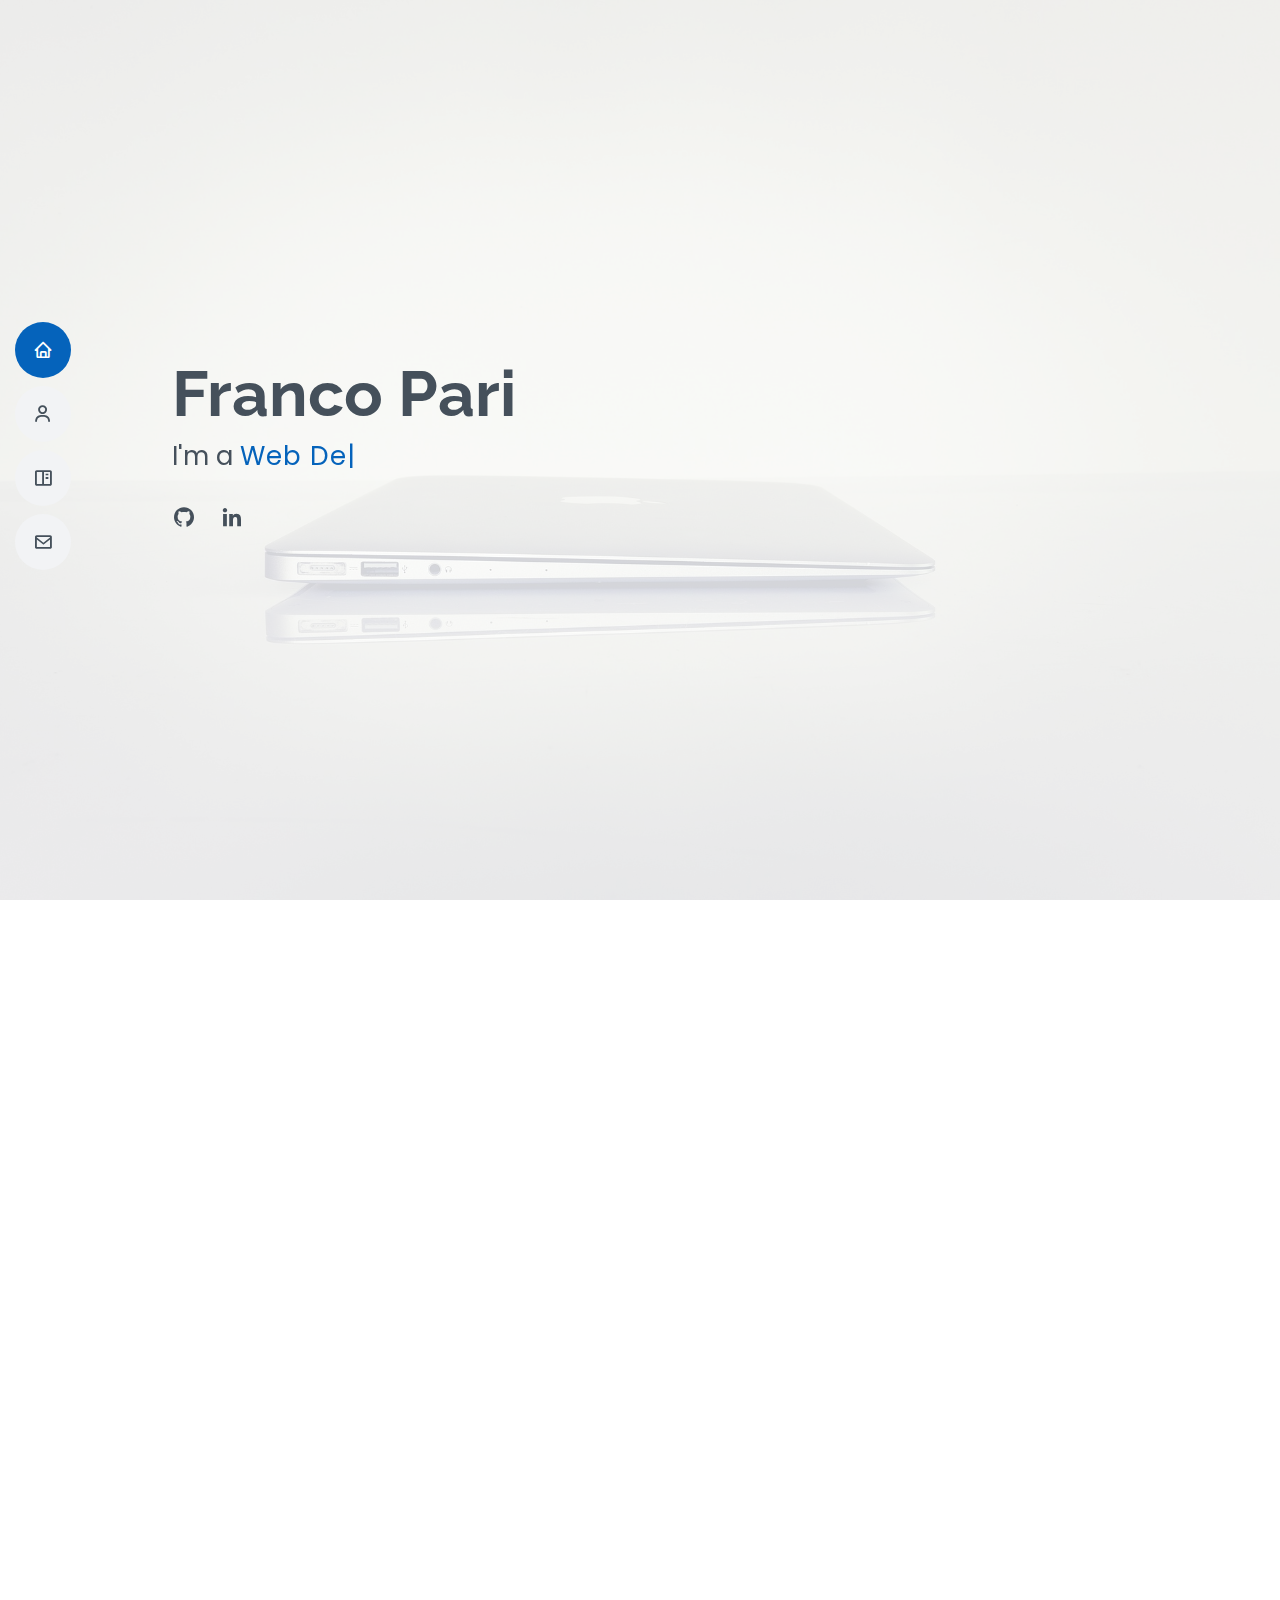
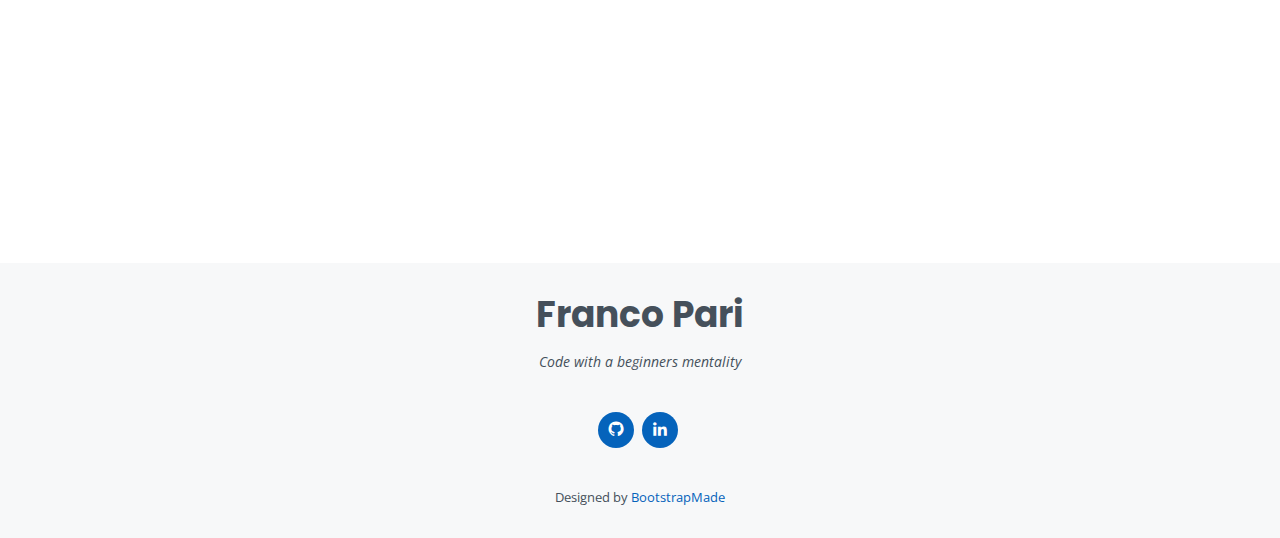
==== commit da316cc7: "update footer" ====
--- a/index.html
+++ b/index.html
@@ -11,7 +11,6 @@
 
   <!-- Favicons -->
   <link href="assets/img/myLogo.png" rel="icon">
-  <link href="assets/img/apple-touch-icon.png" rel="apple-touch-icon">
 
   <!-- Google Fonts -->
   <link href="https://fonts.googleapis.com/css?family=Open+Sans:300,300i,400,400i,600,600i,700,700i|Raleway:300,300i,400,400i,500,500i,600,600i,700,700i|Poppins:300,300i,400,400i,500,500i,600,600i,700,700i" rel="stylesheet">
@@ -61,7 +60,7 @@
       <p>I'm a <span class="typed" data-typed-items="Web Developer, Frontend Developer, Freelancer"></span></p>
       <div class="social-links">
         <a href="https://github.com/parifranco8" target="_blank" class="github"><i class="bx bxl-github"></i></a>
-        <a href="" class="linkedin"><i class="bx bxl-linkedin"></i></a>
+        <a href="https://www.linkedin.com/in/franco-pari-sejas/" taret="_blank" class="linkedin"><i class="bx bxl-linkedin"></i></a>
       </div>
     </div>
   </section><!-- End Hero -->
@@ -295,18 +294,13 @@
   <!-- ======= Footer ======= -->
   <footer id="footer">
     <div class="container">
-      <h3>Brandon Johnson</h3>
-      <p>Et aut eum quis fuga eos sunt ipsa nihil. Labore corporis magni eligendi fuga maxime saepe commodi placeat.</p>
+      <h3>Franco Pari</h3>
+      <p>Code with a beginners mentality</p>
       <div class="social-links">
-        <a href="#" class="twitter"><i class="bx bxl-twitter"></i></a>
-        <a href="#" class="facebook"><i class="bx bxl-facebook"></i></a>
-        <a href="#" class="instagram"><i class="bx bxl-instagram"></i></a>
-        <a href="#" class="google-plus"><i class="bx bxl-skype"></i></a>
-        <a href="#" class="linkedin"><i class="bx bxl-linkedin"></i></a>
-      </div>
-      <div class="copyright">
-        &copy; Copyright <strong><span>MyResume</span></strong>. All Rights Reserved
-      </div>
+        <a href="https://github.com/parifranco8" target="_blank" class="github"><i class="bx bxl-github"></i></a>
+        <a href="https://www.linkedin.com/in/franco-pari-sejas/" taret="_blank" class="linkedin"><i class="bx bxl-linkedin"></i></a>
+      </div>
+      
       <div class="credits">
         <!-- All the links in the footer should remain intact. -->
         <!-- You can delete the links only if you purchased the pro version. -->
--- a/assets/css/style.css
+++ b/assets/css/style.css
@@ -756,13 +756,15 @@
 
 .info--contact {
   margin-left: 100px;
-  margin-top: 40px;
+  margin-bottom: 40px;
 }
 
 .contact-links i {
   margin-right: 5px;
   margin-top: 15px;
-}
+  margin-bottom: 30px;
+}
+
 
 .contact-links i:hover {
   background: #0563bb;
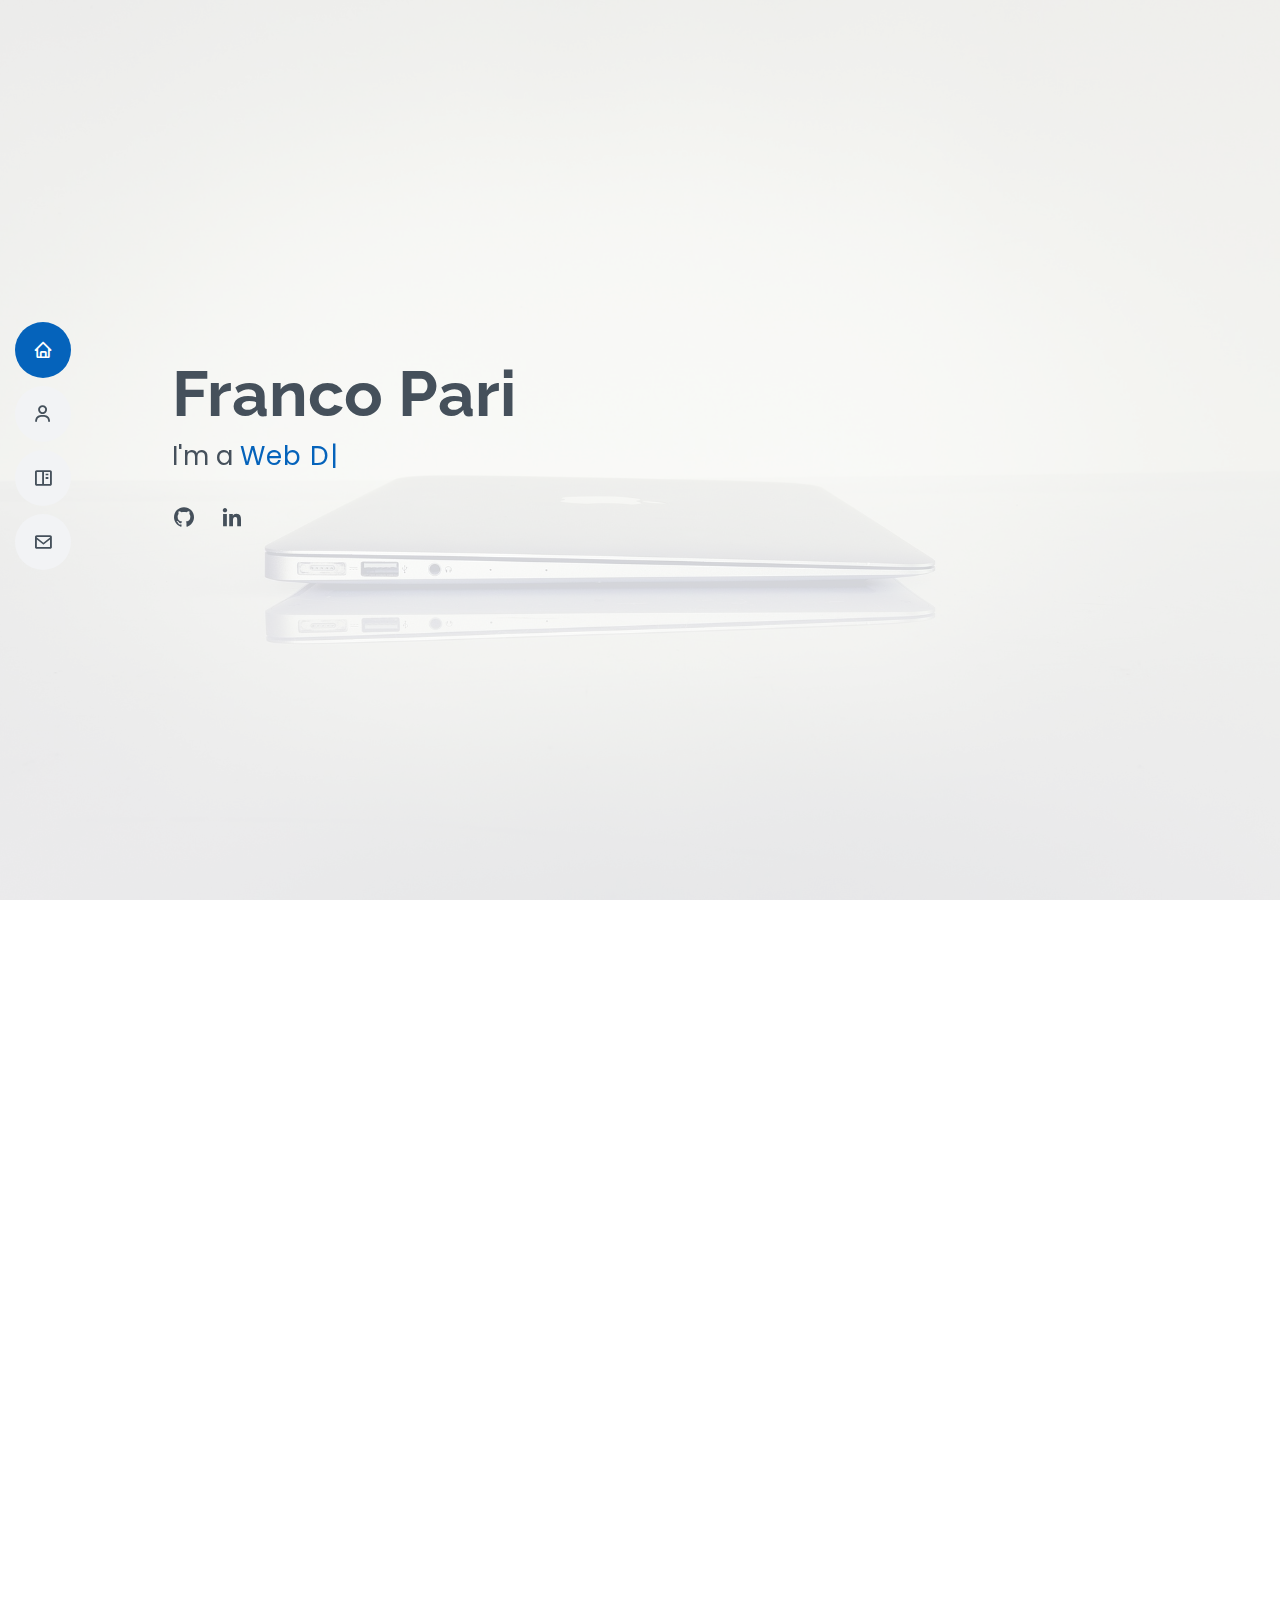
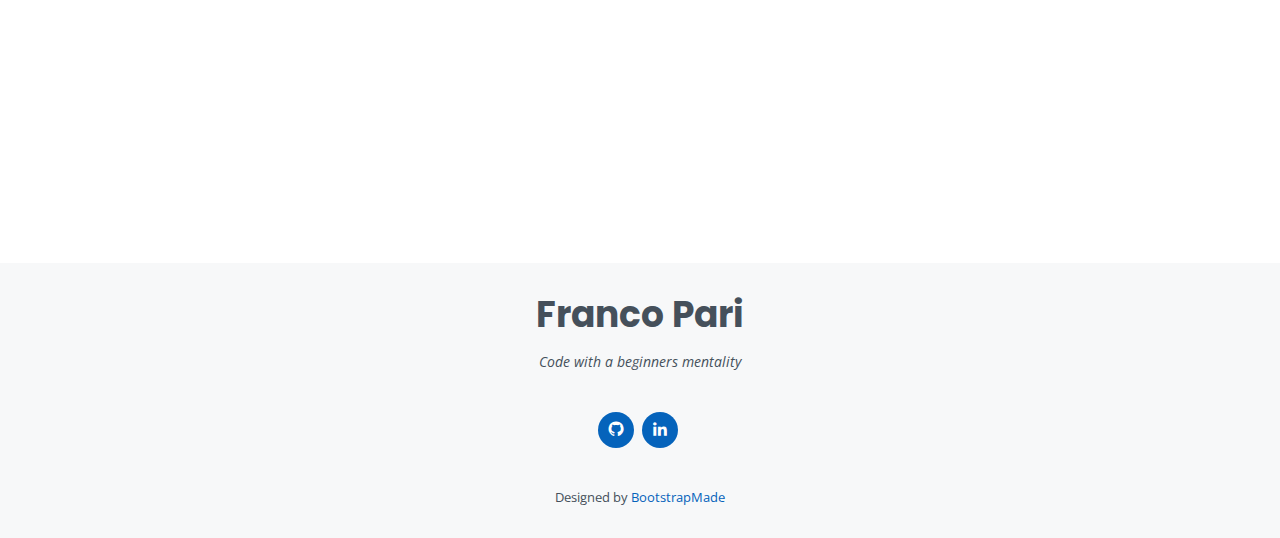
==== commit 1924bc44: "final" ====
--- a/index.html
+++ b/index.html
@@ -63,7 +63,8 @@
         <a href="https://www.linkedin.com/in/franco-pari-sejas/" taret="_blank" class="linkedin"><i class="bx bxl-linkedin"></i></a>
       </div>
     </div>
-  </section><!-- End Hero -->
+  </section>
+  <!-- End Hero -->
 
   <main id="main">
 
